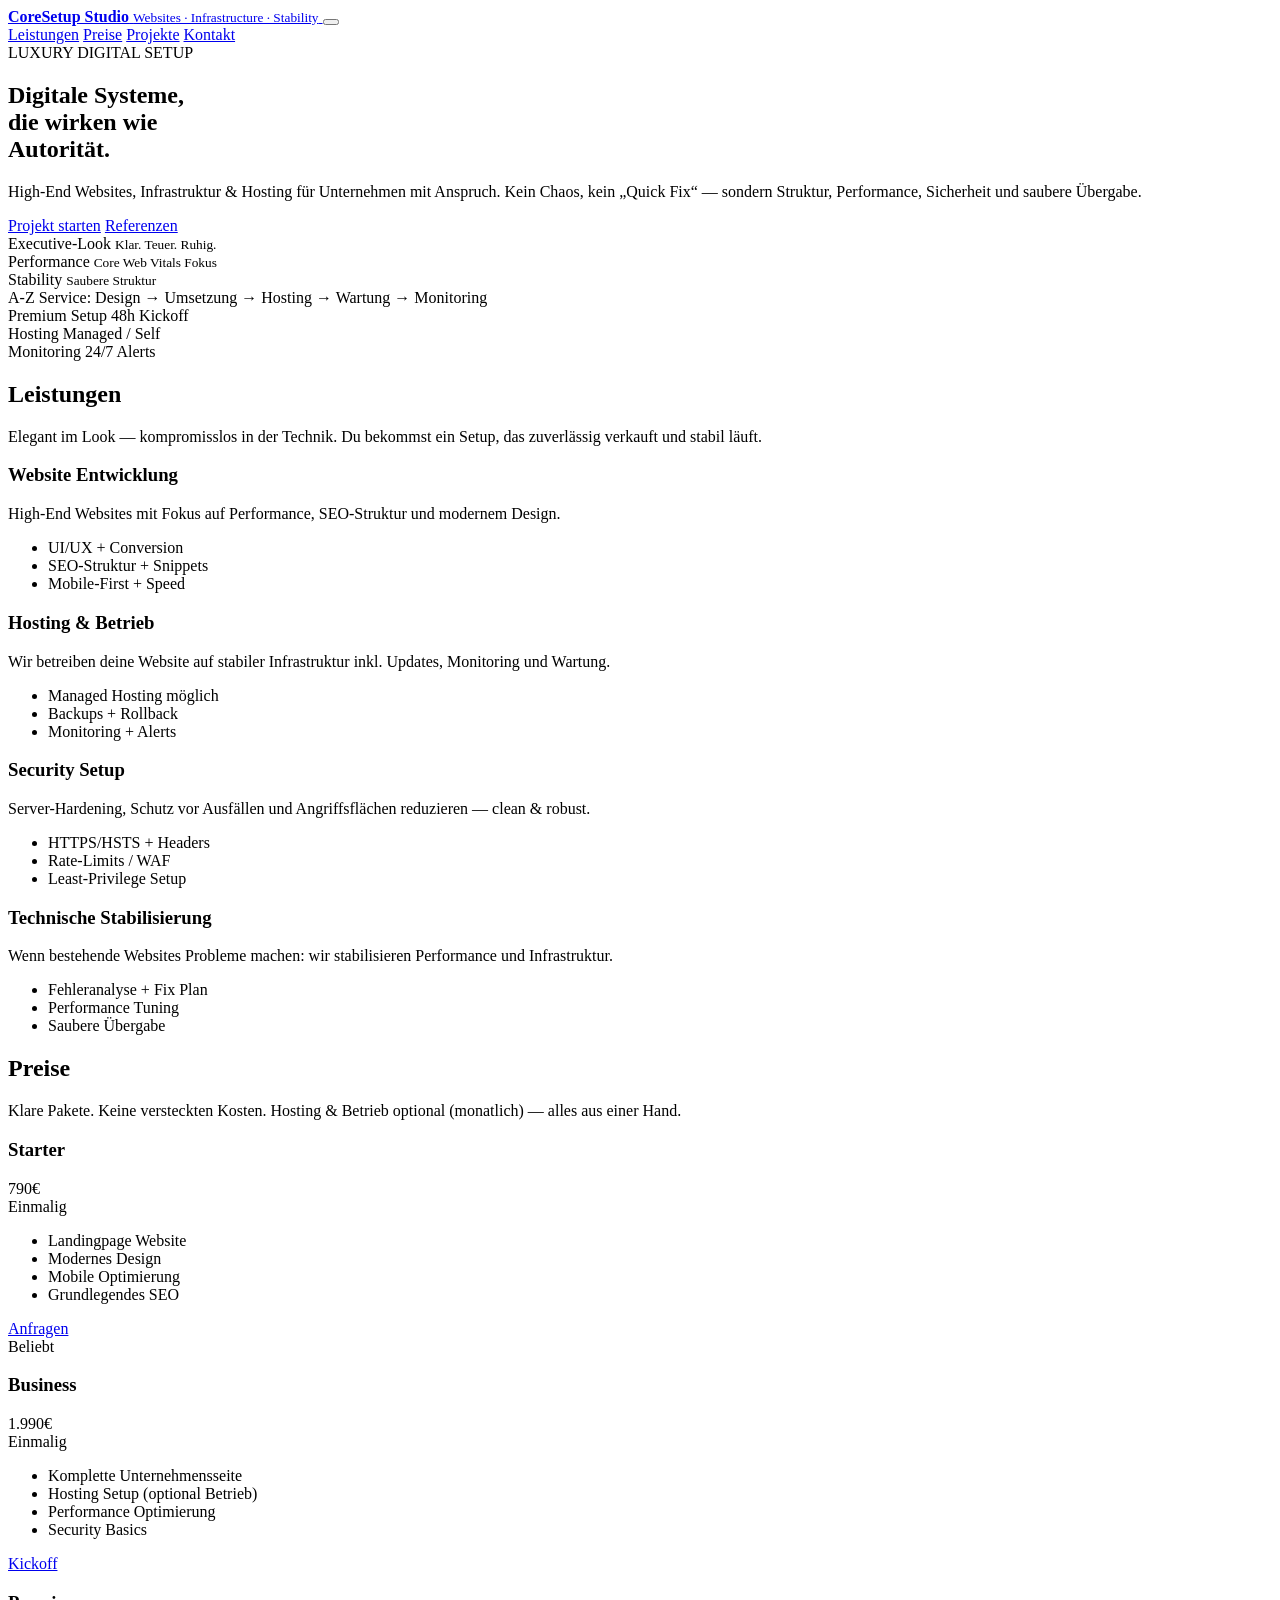
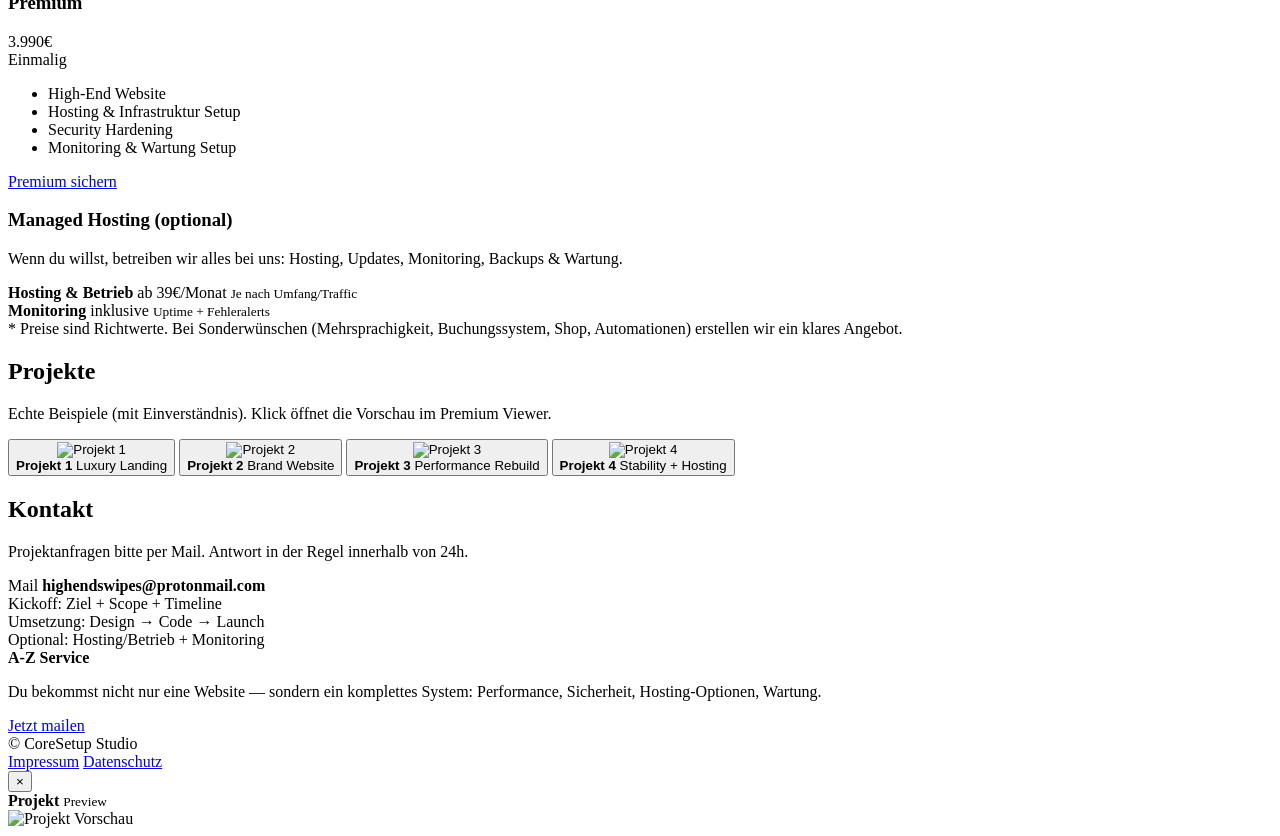
==== index.html @ 7d40454d "Create index.html" ====
<!doctype html>
<html lang="de">
<head>
  <meta charset="utf-8" />
  <meta name="viewport" content="width=device-width,initial-scale=1" />
  <meta name="description" content="CoreSetup Studio: High-End Websites, Infrastruktur, Hosting & Stabilisierung. Premium Setup von A bis Z." />
  <title>CoreSetup Studio — Web & Infrastructure</title>

  <link rel="preconnect" href="https://fonts.googleapis.com">
  <link rel="preconnect" href="https://fonts.gstatic.com" crossorigin>
  <!-- Optional: Wenn du keine externen Fonts willst, entferne diese 2 Zeilen unten -->
  <link href="https://fonts.googleapis.com/css2?family=Inter:wght@300;400;500;600;700&family=Playfair+Display:wght@600;700&display=swap" rel="stylesheet">

  <link rel="stylesheet" href="assets/css/styles.css" />
</head>

<body>
  <!-- Cursor Glow Layer -->
  <div class="cursor-glow" aria-hidden="true"></div>

  <!-- Premium Background FX -->
  <div class="bg-fx" aria-hidden="true">
    <div class="bg-grid"></div>
    <div class="bg-noise"></div>
    <div class="bg-vignette"></div>
    <div class="bg-spotlight"></div>
  </div>

  <!-- Top Progress (subtle) -->
  <div class="scroll-progress" aria-hidden="true"><span></span></div>

  <!-- NAV -->
  <header class="header">
    <nav class="nav">
      <a class="brand" href="#top" aria-label="Zur Startseite">
        <span class="brand-mark"></span>
        <span class="brand-text">
          <strong>CoreSetup Studio</strong>
          <small>Websites · Infrastructure · Stability</small>
        </span>
      </a>

      <button class="nav-toggle" type="button" aria-label="Menü öffnen" aria-expanded="false">
        <span></span><span></span><span></span>
      </button>

      <div class="nav-links" role="navigation" aria-label="Hauptnavigation">
        <a href="#leistungen" data-nav>Leistungen</a>
        <a href="#preise" data-nav>Preise</a>
        <a href="#projekte" data-nav>Projekte</a>
        <a href="#kontakt" data-nav class="pill">Kontakt</a>
      </div>
    </nav>
  </header>

  <!-- HERO -->
  <main id="top">
    <section class="hero section" data-reveal>
      <div class="wrap hero-wrap">
        <div class="hero-copy">
          <div class="kicker">LUXURY DIGITAL SETUP</div>
          <h1 class="hero-title">
            Digitale Systeme,<br/>
            die wirken wie<br/>
            <span class="accent">Autorität.</span>
          </h1>

          <p class="hero-sub">
            High-End Websites, Infrastruktur & Hosting für Unternehmen mit Anspruch.
            Kein Chaos, kein „Quick Fix“ — sondern Struktur, Performance, Sicherheit und saubere Übergabe.
          </p>

          <div class="hero-cta">
            <a class="btn primary" href="#kontakt">Projekt starten</a>
            <a class="btn ghost" href="#projekte">Referenzen</a>
          </div>

          <div class="hero-badges">
            <div class="badge">Executive-Look <small>Klar. Teuer. Ruhig.</small></div>
            <div class="badge">Performance <small>Core Web Vitals Fokus</small></div>
            <div class="badge">Stability <small>Saubere Struktur</small></div>
          </div>

          <div class="trustline">
            <span class="dot"></span>
            <span>A-Z Service: Design → Umsetzung → Hosting → Wartung → Monitoring</span>
          </div>
        </div>

        <div class="hero-visual" aria-hidden="true">
          <div class="orb-wrap" id="orbWrap">
            <div class="orb" id="orb">
              <div class="orb-ring"></div>
              <div class="orb-ring ring2"></div>
              <div class="orb-glow"></div>
              <div class="orb-grid"></div>
            </div>
            <div class="stars" id="stars"></div>
          </div>
          <div class="hero-glass-card">
            <div class="glass-row">
              <span class="glass-label">Premium Setup</span>
              <span class="glass-value">48h Kickoff</span>
            </div>
            <div class="glass-row">
              <span class="glass-label">Hosting</span>
              <span class="glass-value">Managed / Self</span>
            </div>
            <div class="glass-row">
              <span class="glass-label">Monitoring</span>
              <span class="glass-value">24/7 Alerts</span>
            </div>
          </div>
        </div>
      </div>
    </section>

    <!-- LEISTUNGEN -->
    <section id="leistungen" class="section" data-reveal>
      <div class="wrap">
        <div class="section-head">
          <h2>Leistungen</h2>
          <p>Elegant im Look — kompromisslos in der Technik. Du bekommst ein Setup, das zuverlässig verkauft und stabil läuft.</p>
        </div>

        <div class="grid cards">
          <article class="card">
            <h3>Website Entwicklung</h3>
            <p>High-End Websites mit Fokus auf Performance, SEO-Struktur und modernem Design.</p>
            <ul>
              <li>UI/UX + Conversion</li>
              <li>SEO-Struktur + Snippets</li>
              <li>Mobile-First + Speed</li>
            </ul>
          </article>

          <article class="card">
            <h3>Hosting & Betrieb</h3>
            <p>Wir betreiben deine Website auf stabiler Infrastruktur inkl. Updates, Monitoring und Wartung.</p>
            <ul>
              <li>Managed Hosting möglich</li>
              <li>Backups + Rollback</li>
              <li>Monitoring + Alerts</li>
            </ul>
          </article>

          <article class="card">
            <h3>Security Setup</h3>
            <p>Server-Hardening, Schutz vor Ausfällen und Angriffsflächen reduzieren — clean & robust.</p>
            <ul>
              <li>HTTPS/HSTS + Headers</li>
              <li>Rate-Limits / WAF</li>
              <li>Least-Privilege Setup</li>
            </ul>
          </article>

          <article class="card">
            <h3>Technische Stabilisierung</h3>
            <p>Wenn bestehende Websites Probleme machen: wir stabilisieren Performance und Infrastruktur.</p>
            <ul>
              <li>Fehleranalyse + Fix Plan</li>
              <li>Performance Tuning</li>
              <li>Saubere Übergabe</li>
            </ul>
          </article>
        </div>
      </div>
    </section>

    <!-- PREISE -->
    <section id="preise" class="section" data-reveal>
      <div class="wrap">
        <div class="section-head">
          <h2>Preise</h2>
          <p>Klare Pakete. Keine versteckten Kosten. Hosting & Betrieb optional (monatlich) — alles aus einer Hand.</p>
        </div>

        <div class="grid pricing">
          <article class="price-card">
            <div class="price-top">
              <h3>Starter</h3>
              <div class="price">790€</div>
              <div class="note">Einmalig</div>
            </div>
            <ul>
              <li>Landingpage Website</li>
              <li>Modernes Design</li>
              <li>Mobile Optimierung</li>
              <li>Grundlegendes SEO</li>
            </ul>
            <a class="btn ghost full" href="#kontakt">Anfragen</a>
          </article>

          <article class="price-card highlight">
            <div class="tag">Beliebt</div>
            <div class="price-top">
              <h3>Business</h3>
              <div class="price">1.990€</div>
              <div class="note">Einmalig</div>
            </div>
            <ul>
              <li>Komplette Unternehmensseite</li>
              <li>Hosting Setup (optional Betrieb)</li>
              <li>Performance Optimierung</li>
              <li>Security Basics</li>
            </ul>
            <a class="btn primary full" href="#kontakt">Kickoff</a>
          </article>

          <article class="price-card">
            <div class="price-top">
              <h3>Premium</h3>
              <div class="price">3.990€</div>
              <div class="note">Einmalig</div>
            </div>
            <ul>
              <li>High-End Website</li>
              <li>Hosting & Infrastruktur Setup</li>
              <li>Security Hardening</li>
              <li>Monitoring & Wartung Setup</li>
            </ul>
            <a class="btn ghost full" href="#kontakt">Premium sichern</a>
          </article>
        </div>

        <div class="hosting-box">
          <div class="hosting-left">
            <h3>Managed Hosting (optional)</h3>
            <p>Wenn du willst, betreiben wir alles bei uns: Hosting, Updates, Monitoring, Backups & Wartung.</p>
          </div>
          <div class="hosting-right">
            <div class="mini">
              <strong>Hosting & Betrieb</strong>
              <span>ab 39€/Monat</span>
              <small>Je nach Umfang/Traffic</small>
            </div>
            <div class="mini">
              <strong>Monitoring</strong>
              <span>inklusive</span>
              <small>Uptime + Fehleralerts</small>
            </div>
          </div>
        </div>

        <div class="fineprint">
          * Preise sind Richtwerte. Bei Sonderwünschen (Mehrsprachigkeit, Buchungssystem, Shop, Automationen) erstellen wir ein klares Angebot.
        </div>
      </div>
    </section>

    <!-- PROJEKTE -->
    <section id="projekte" class="section" data-reveal>
      <div class="wrap">
        <div class="section-head">
          <h2>Projekte</h2>
          <p>Echte Beispiele (mit Einverständnis). Klick öffnet die Vorschau im Premium Viewer.</p>
        </div>

        <div class="projects-grid">
          <!-- WICHTIG: Bilder müssen exakt so heißen: /images/project1.jpg ... -->
          <button class="project" type="button" data-img="images/project1.jpg" data-title="Projekt 1" data-sub="Luxury Landing">
            <img src="images/project1.jpg" alt="Projekt 1" loading="lazy" />
            <div class="project-overlay">
              <strong>Projekt 1</strong>
              <span>Luxury Landing</span>
            </div>
          </button>

          <button class="project" type="button" data-img="images/project2.jpg" data-title="Projekt 2" data-sub="Brand Website">
            <img src="images/project2.jpg" alt="Projekt 2" loading="lazy" />
            <div class="project-overlay">
              <strong>Projekt 2</strong>
              <span>Brand Website</span>
            </div>
          </button>

          <button class="project" type="button" data-img="images/project3.jpg" data-title="Projekt 3" data-sub="Performance Rebuild">
            <img src="images/project3.jpg" alt="Projekt 3" loading="lazy" />
            <div class="project-overlay">
              <strong>Projekt 3</strong>
              <span>Performance Rebuild</span>
            </div>
          </button>

          <button class="project" type="button" data-img="images/project4.jpg" data-title="Projekt 4" data-sub="Stability + Hosting">
            <img src="images/project4.jpg" alt="Projekt 4" loading="lazy" />
            <div class="project-overlay">
              <strong>Projekt 4</strong>
              <span>Stability + Hosting</span>
            </div>
          </button>
        </div>
      </div>
    </section>

    <!-- KONTAKT -->
    <section id="kontakt" class="section" data-reveal>
      <div class="wrap">
        <div class="section-head">
          <h2>Kontakt</h2>
          <p>Projektanfragen bitte per Mail. Antwort in der Regel innerhalb von 24h.</p>
        </div>

        <div class="contact-box">
          <div class="contact-left">
            <div class="contact-mail">
              <span>Mail</span>
              <strong>highendswipes@protonmail.com</strong>
            </div>

            <div class="contact-points">
              <div class="point"><span class="p-dot"></span> Kickoff: Ziel + Scope + Timeline</div>
              <div class="point"><span class="p-dot"></span> Umsetzung: Design → Code → Launch</div>
              <div class="point"><span class="p-dot"></span> Optional: Hosting/Betrieb + Monitoring</div>
            </div>
          </div>

          <div class="contact-right">
            <div class="promise">
              <strong>A-Z Service</strong>
              <p>Du bekommst nicht nur eine Website — sondern ein komplettes System: Performance, Sicherheit, Hosting-Optionen, Wartung.</p>
              <a class="btn primary full" href="mailto:highendswipes@protonmail.com?subject=Projektanfrage%20CoreSetup%20Studio">Jetzt mailen</a>
            </div>
          </div>
        </div>
      </div>
    </section>

    <!-- FOOTER -->
    <footer class="footer">
      <div class="wrap footer-wrap">
        <div class="footer-left">© <span id="year"></span> CoreSetup Studio</div>
        <div class="footer-right">
          <a href="impressum.html">Impressum</a>
          <a href="datenschutz.html">Datenschutz</a>
        </div>
      </div>
    </footer>
  </main>

  <!-- Lightbox Modal -->
  <div class="modal" id="modal" aria-hidden="true" role="dialog" aria-label="Projekt Vorschau">
    <div class="modal-backdrop" data-close></div>
    <div class="modal-card" role="document">
      <button class="modal-close" type="button" aria-label="Schließen" data-close>×</button>
      <div class="modal-head">
        <div>
          <strong id="modalTitle">Projekt</strong>
          <small id="modalSub">Preview</small>
        </div>
      </div>
      <div class="modal-body">
        <img id="modalImg" src="" alt="Projekt Vorschau" />
      </div>
    </div>
  </div>

  <script src="assets/js/fx.js"></script>
  <script src="assets/js/main.js"></script>
</body>
</html>
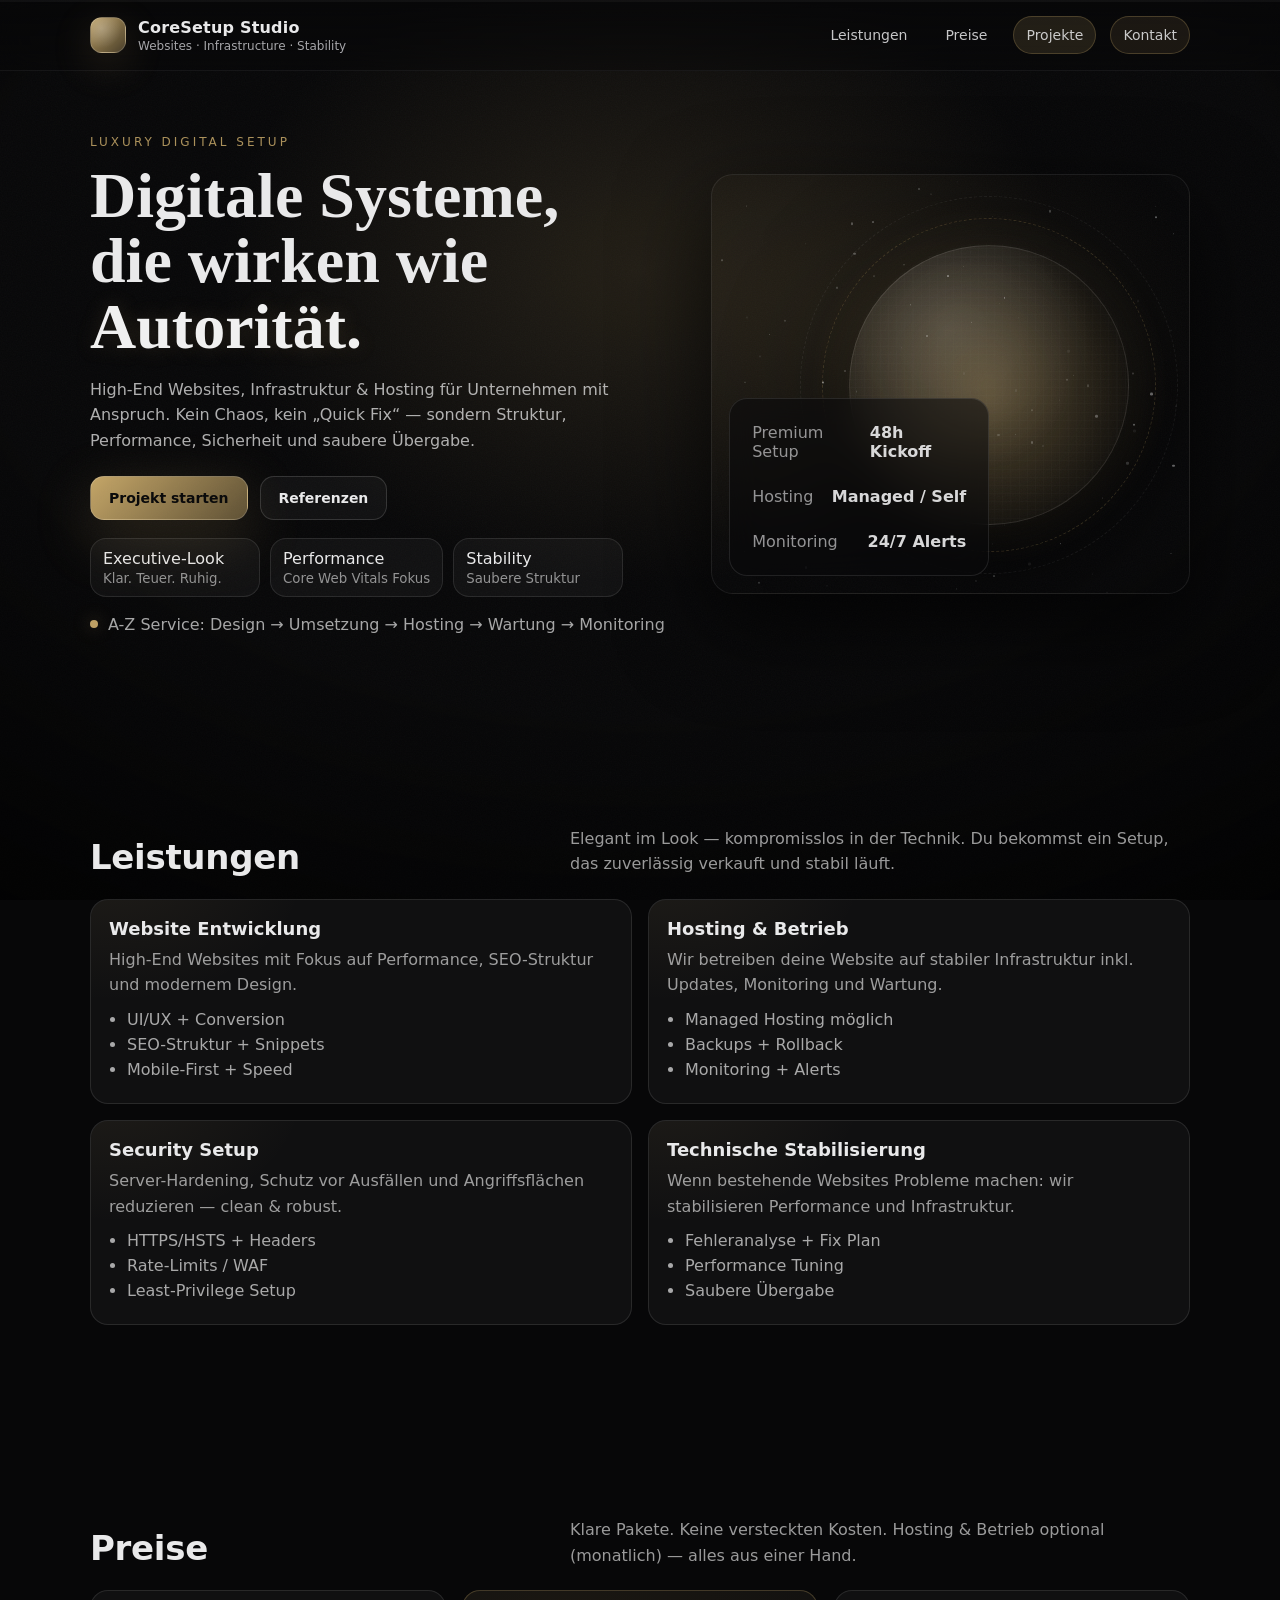
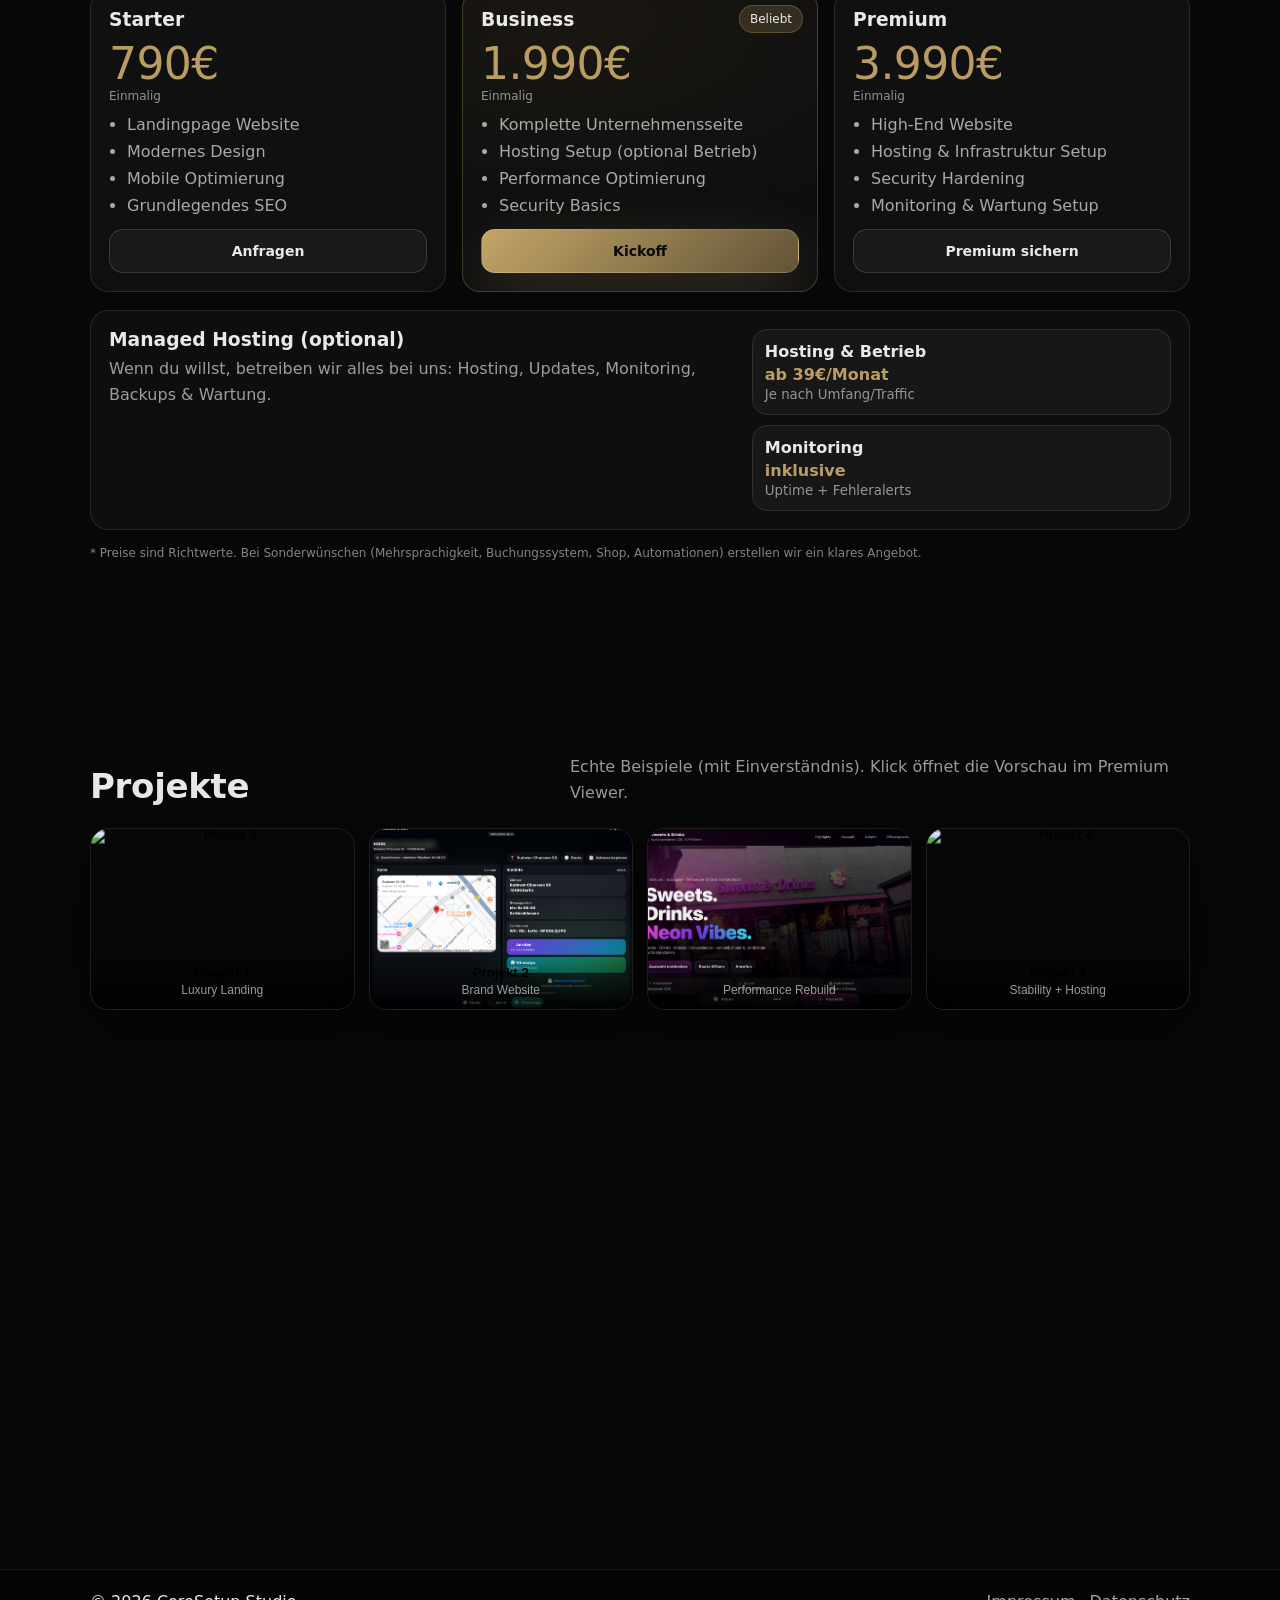
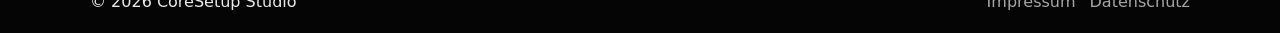
==== commit 32d5ff67: "Update index.html" ====
--- a/index.html
+++ b/index.html
@@ -258,7 +258,7 @@
 
         <div class="projects-grid">
           <!-- WICHTIG: Bilder müssen exakt so heißen: /images/project1.jpg ... -->
-          <button class="project" type="button" data-img="images/project1.jpg" data-title="Projekt 1" data-sub="Luxury Landing">
+          <button class="project" type="button" data-img="images/project1.jpg.PNG" data-title="Projekt 1" data-sub="Luxury Landing">
             <img src="images/project1.jpg" alt="Projekt 1" loading="lazy" />
             <div class="project-overlay">
               <strong>Projekt 1</strong>
@@ -282,7 +282,7 @@
             </div>
           </button>
 
-          <button class="project" type="button" data-img="images/project4.jpg" data-title="Projekt 4" data-sub="Stability + Hosting">
+          <button class="project" type="button" data-img="images/project4.jpg.PNG" data-title="Projekt 4" data-sub="Stability + Hosting">
             <img src="images/project4.jpg" alt="Projekt 4" loading="lazy" />
             <div class="project-overlay">
               <strong>Projekt 4</strong>
--- a/assets/css/styles.css
+++ b/assets/css/styles.css
@@ -0,0 +1,667 @@
+:root{
+  --bg:#070708;
+  --bg2:#0b0b0d;
+  --text:#e9e9ea;
+  --muted:#a6a6aa;
+  --gold:#c8a96a;
+  --gold2:#e2c589;
+  --card:rgba(255,255,255,0.06);
+  --card2:rgba(255,255,255,0.09);
+  --stroke:rgba(255,255,255,0.10);
+  --shadow: 0 30px 90px rgba(0,0,0,0.65);
+  --radius:18px;
+  --max:1100px;
+}
+
+*{box-sizing:border-box}
+html,body{height:100%}
+body{
+  margin:0;
+  color:var(--text);
+  background:var(--bg);
+  font-family: Inter, system-ui, -apple-system, Segoe UI, Roboto, Arial, sans-serif;
+  overflow-x:hidden;
+}
+
+a{color:inherit; text-decoration:none}
+img{max-width:100%; display:block}
+
+.wrap{
+  width:min(var(--max), calc(100% - 40px));
+  margin:0 auto;
+}
+
+.section{padding:96px 0}
+@media (max-width: 860px){
+  .section{padding:76px 0}
+}
+
+/* ===== BACKGROUND FX ===== */
+.bg-fx{
+  position:fixed; inset:0;
+  pointer-events:none;
+  z-index:-1;
+}
+.bg-grid{
+  position:absolute; inset:-40%;
+  background:
+    linear-gradient(to right, rgba(255,255,255,0.06) 1px, transparent 1px),
+    linear-gradient(to bottom, rgba(255,255,255,0.06) 1px, transparent 1px);
+  background-size: 90px 90px;
+  transform: rotate(12deg);
+  opacity:0.06;
+  filter: blur(0.2px);
+}
+.bg-noise{
+  position:absolute; inset:0;
+  opacity:0.10;
+  background-image:url("data:image/svg+xml,%3Csvg xmlns='http://www.w3.org/2000/svg' width='140' height='140'%3E%3Cfilter id='n'%3E%3CfeTurbulence type='fractalNoise' baseFrequency='.8' numOctaves='3' stitchTiles='stitch'/%3E%3C/filter%3E%3Crect width='140' height='140' filter='url(%23n)' opacity='.35'/%3E%3C/svg%3E");
+  mix-blend-mode:overlay;
+}
+.bg-vignette{
+  position:absolute; inset:0;
+  background: radial-gradient(1200px 800px at 50% 30%, transparent 50%, rgba(0,0,0,0.85) 100%);
+  opacity:0.95;
+}
+.bg-spotlight{
+  position:absolute; inset:0;
+  background: radial-gradient(600px 450px at var(--sx, 50%) var(--sy, 30%), rgba(200,169,106,0.14), transparent 70%);
+  opacity:1;
+}
+
+/* ===== CURSOR GLOW ===== */
+.cursor-glow{
+  position:fixed;
+  width:520px; height:520px;
+  border-radius:50%;
+  transform: translate(-50%,-50%);
+  left:-9999px; top:-9999px;
+  background: radial-gradient(circle at center, rgba(200,169,106,0.16), rgba(200,169,106,0.04) 35%, transparent 70%);
+  filter: blur(2px);
+  pointer-events:none;
+  z-index:2;
+  mix-blend-mode:screen;
+}
+
+/* ===== PROGRESS ===== */
+.scroll-progress{
+  position:fixed; top:0; left:0; right:0;
+  height:2px;
+  z-index:30;
+  background:rgba(255,255,255,0.04);
+}
+.scroll-progress span{
+  display:block; height:100%;
+  width:0%;
+  background:linear-gradient(90deg, rgba(200,169,106,0.2), rgba(200,169,106,0.9));
+}
+
+/* ===== HEADER / NAV ===== */
+.header{
+  position:sticky; top:0;
+  z-index:20;
+  backdrop-filter: blur(16px);
+  background: linear-gradient(to bottom, rgba(7,7,8,0.78), rgba(7,7,8,0.35));
+  border-bottom:1px solid rgba(255,255,255,0.06);
+}
+.nav{
+  width:min(var(--max), calc(100% - 40px));
+  margin:0 auto;
+  padding:16px 0;
+  display:flex;
+  align-items:center;
+  justify-content:space-between;
+  gap:18px;
+}
+.brand{
+  display:flex;
+  align-items:center;
+  gap:12px;
+  min-width:220px;
+}
+.brand-mark{
+  width:36px; height:36px;
+  border-radius:12px;
+  background:
+    radial-gradient(circle at 30% 30%, rgba(255,255,255,0.26), transparent 60%),
+    linear-gradient(135deg, rgba(200,169,106,0.92), rgba(200,169,106,0.35));
+  box-shadow: 0 12px 40px rgba(200,169,106,0.18);
+  border:1px solid rgba(255,255,255,0.16);
+}
+.brand-text strong{display:block; font-weight:700; letter-spacing:0.2px}
+.brand-text small{display:block; color:var(--muted); font-size:12px; margin-top:2px}
+
+.nav-links{
+  display:flex;
+  align-items:center;
+  gap:14px;
+}
+.nav-links a{
+  font-size:14px;
+  color:rgba(233,233,234,0.85);
+  padding:10px 12px;
+  border-radius:999px;
+  transition: all .25s ease;
+}
+.nav-links a:hover{
+  background:rgba(255,255,255,0.06);
+  color:rgba(255,255,255,0.95);
+}
+.nav-links a.active{
+  background:rgba(200,169,106,0.14);
+  border:1px solid rgba(200,169,106,0.25);
+}
+
+.pill{
+  border:1px solid rgba(200,169,106,0.26);
+  background:rgba(200,169,106,0.10);
+}
+
+.nav-toggle{
+  display:none;
+  width:44px; height:44px;
+  border-radius:12px;
+  background:rgba(255,255,255,0.05);
+  border:1px solid rgba(255,255,255,0.10);
+}
+.nav-toggle span{
+  display:block;
+  height:2px; width:18px;
+  background:rgba(255,255,255,0.85);
+  margin:5px auto;
+}
+@media (max-width: 860px){
+  .nav-toggle{display:block}
+  .nav-links{
+    position:absolute;
+    right:20px; top:74px;
+    display:none;
+    flex-direction:column;
+    align-items:stretch;
+    gap:8px;
+    padding:12px;
+    border-radius:16px;
+    border:1px solid rgba(255,255,255,0.10);
+    background:rgba(10,10,12,0.92);
+    backdrop-filter: blur(16px);
+    box-shadow: var(--shadow);
+    width:min(240px, calc(100% - 40px));
+  }
+  .nav-links.open{display:flex}
+}
+
+/* ===== HERO ===== */
+.hero{padding-top:64px}
+.hero-wrap{
+  display:grid;
+  grid-template-columns: 1.1fr 0.9fr;
+  gap:36px;
+  align-items:center;
+}
+@media (max-width: 960px){
+  .hero-wrap{grid-template-columns:1fr; gap:24px}
+}
+
+.kicker{
+  letter-spacing:3px;
+  color:rgba(200,169,106,0.85);
+  font-size:12px;
+  margin-bottom:14px;
+}
+
+.hero-title{
+  font-family: "Playfair Display", serif;
+  font-size:64px;
+  line-height:1.02;
+  margin:0 0 18px;
+}
+@media (max-width: 860px){
+  .hero-title{font-size:44px}
+}
+.accent{
+  color:rgba(255,255,255,0.94);
+  text-shadow: 0 0 22px rgba(200,169,106,0.18);
+}
+
+.hero-sub{
+  color:rgba(233,233,234,0.74);
+  font-size:16px;
+  line-height:1.6;
+  margin:0 0 22px;
+  max-width:640px;
+}
+
+.hero-cta{display:flex; gap:12px; align-items:center; flex-wrap:wrap}
+
+.btn{
+  display:inline-flex;
+  align-items:center;
+  justify-content:center;
+  padding:13px 18px;
+  border-radius:14px;
+  font-weight:600;
+  font-size:14px;
+  border:1px solid rgba(255,255,255,0.14);
+  transition: all .25s ease;
+  position:relative;
+  overflow:hidden;
+}
+.btn.full{width:100%}
+.btn.primary{
+  background:linear-gradient(135deg, rgba(200,169,106,0.98), rgba(200,169,106,0.45));
+  border:1px solid rgba(255,255,255,0.16);
+  color:#0a0a0b;
+  box-shadow: 0 18px 60px rgba(200,169,106,0.22);
+}
+.btn.primary:hover{
+  transform: translateY(-2px);
+  box-shadow: 0 26px 90px rgba(200,169,106,0.28);
+}
+.btn.ghost{
+  background:rgba(255,255,255,0.04);
+}
+.btn.ghost:hover{
+  transform: translateY(-2px);
+  background:rgba(255,255,255,0.06);
+}
+
+.hero-badges{
+  display:flex;
+  gap:10px;
+  flex-wrap:wrap;
+  margin-top:18px;
+}
+.badge{
+  background:rgba(255,255,255,0.04);
+  border:1px solid rgba(255,255,255,0.10);
+  border-radius:16px;
+  padding:10px 12px;
+  min-width:170px;
+}
+.badge small{
+  display:block;
+  color:rgba(233,233,234,0.60);
+  margin-top:3px;
+}
+
+.trustline{
+  display:flex;
+  align-items:center;
+  gap:10px;
+  margin-top:18px;
+  color:rgba(233,233,234,0.70);
+}
+.dot{
+  width:8px; height:8px;
+  border-radius:50%;
+  background:rgba(200,169,106,0.95);
+  box-shadow: 0 0 18px rgba(200,169,106,0.45);
+}
+
+/* HERO VISUAL / ORB */
+.hero-visual{
+  position:relative;
+  min-height:420px;
+}
+.orb-wrap{
+  position:relative;
+  width:100%;
+  height:420px;
+  border-radius:22px;
+  background: radial-gradient(600px 420px at 35% 35%, rgba(200,169,106,0.08), transparent 60%);
+  border:1px solid rgba(255,255,255,0.08);
+  overflow:hidden;
+  box-shadow: var(--shadow);
+}
+.orb{
+  position:absolute;
+  width:280px; height:280px;
+  border-radius:50%;
+  right:60px; top:70px;
+  transform: translateZ(0);
+  background:
+    radial-gradient(circle at 35% 30%, rgba(255,255,255,0.15), transparent 55%),
+    radial-gradient(circle at 50% 55%, rgba(200,169,106,0.20), rgba(200,169,106,0.06) 45%, transparent 70%);
+  border:1px solid rgba(255,255,255,0.10);
+  box-shadow: 0 30px 120px rgba(0,0,0,0.7);
+  animation: floatOrb 10s ease-in-out infinite;
+}
+@keyframes floatOrb{
+  0%{ transform: translateY(0) rotate(0deg) }
+  50%{ transform: translateY(-22px) rotate(8deg) }
+  100%{ transform: translateY(0) rotate(0deg) }
+}
+.orb-glow{
+  position:absolute; inset:-20%;
+  background: radial-gradient(circle at 50% 50%, rgba(200,169,106,0.22), transparent 65%);
+  filter: blur(2px);
+}
+.orb-grid{
+  position:absolute; inset:0;
+  background:
+    radial-gradient(circle at 40% 30%, rgba(255,255,255,0.10), transparent 40%),
+    repeating-linear-gradient(0deg, rgba(255,255,255,0.10) 0 1px, transparent 1px 8px),
+    repeating-linear-gradient(90deg, rgba(255,255,255,0.10) 0 1px, transparent 1px 8px);
+  opacity:0.10;
+  mix-blend-mode:overlay;
+  border-radius:50%;
+  transform: scale(1.02);
+}
+.orb-ring{
+  position:absolute; inset:-10%;
+  border-radius:50%;
+  border:1px dashed rgba(200,169,106,0.35);
+  opacity:0.6;
+  animation: spin 18s linear infinite;
+}
+.orb-ring.ring2{
+  inset:-18%;
+  border:1px dashed rgba(255,255,255,0.18);
+  opacity:0.35;
+  animation-duration: 26s;
+}
+@keyframes spin{
+  from{ transform: rotate(0deg) }
+  to{ transform: rotate(360deg) }
+}
+.stars{
+  position:absolute; inset:0;
+  opacity:0.7;
+}
+.hero-glass-card{
+  position:absolute;
+  left:18px; bottom:18px;
+  width:min(260px, calc(100% - 36px));
+  background:rgba(10,10,12,0.55);
+  border:1px solid rgba(255,255,255,0.10);
+  border-radius:18px;
+  backdrop-filter: blur(16px);
+  padding:14px;
+}
+.glass-row{
+  display:flex; justify-content:space-between;
+  padding:10px 8px;
+  border-radius:14px;
+}
+.glass-row + .glass-row{margin-top:6px}
+.glass-label{color:rgba(233,233,234,0.62)}
+.glass-value{color:rgba(233,233,234,0.92); font-weight:600}
+
+/* ===== SECTIONS ===== */
+.section-head{
+  display:flex;
+  align-items:flex-end;
+  justify-content:space-between;
+  gap:18px;
+  margin-bottom:22px;
+}
+.section-head h2{
+  margin:0;
+  font-size:34px;
+  letter-spacing:-0.3px;
+}
+.section-head p{
+  margin:0;
+  color:rgba(233,233,234,0.65);
+  max-width:620px;
+  line-height:1.6;
+}
+
+/* Cards */
+.grid{display:grid; gap:16px}
+.cards{
+  grid-template-columns: repeat(2, minmax(0,1fr));
+}
+@media (max-width: 860px){
+  .cards{grid-template-columns:1fr}
+}
+.card{
+  background:rgba(255,255,255,0.04);
+  border:1px solid rgba(255,255,255,0.10);
+  border-radius: var(--radius);
+  padding:18px;
+  position:relative;
+  overflow:hidden;
+  transition: all .25s ease;
+}
+.card::before{
+  content:"";
+  position:absolute; inset:-40%;
+  background: radial-gradient(360px 260px at 20% 20%, rgba(200,169,106,0.10), transparent 60%);
+  opacity:0.9;
+  transform: rotate(10deg);
+}
+.card > *{position:relative}
+.card h3{margin:0 0 8px; font-size:18px}
+.card p{margin:0 0 12px; color:rgba(233,233,234,0.65); line-height:1.6}
+.card ul{margin:0; padding-left:18px; color:rgba(233,233,234,0.70)}
+.card li{margin:6px 0}
+.card:hover{transform: translateY(-4px); box-shadow: var(--shadow); border-color: rgba(200,169,106,0.20)}
+
+/* Pricing */
+.pricing{grid-template-columns: repeat(3, minmax(0,1fr))}
+@media (max-width: 960px){ .pricing{grid-template-columns:1fr} }
+.price-card{
+  background:rgba(255,255,255,0.04);
+  border:1px solid rgba(255,255,255,0.10);
+  border-radius: var(--radius);
+  padding:18px;
+  position:relative;
+  overflow:hidden;
+  transition: all .25s ease;
+}
+.price-card:hover{transform: translateY(-4px); box-shadow: var(--shadow)}
+.price-top{margin-bottom:12px}
+.price-top h3{margin:0 0 8px}
+.price{font-size:44px; color:rgba(200,169,106,0.92); letter-spacing:-0.6px}
+.note{color:rgba(233,233,234,0.60); font-size:12px}
+.price-card ul{margin:0 0 14px; padding-left:18px; color:rgba(233,233,234,0.70)}
+.price-card li{margin:8px 0}
+.price-card.highlight{
+  border-color: rgba(200,169,106,0.28);
+  background: radial-gradient(420px 220px at 30% 10%, rgba(200,169,106,0.10), rgba(255,255,255,0.03));
+}
+.price-card .tag{
+  position:absolute; top:14px; right:14px;
+  padding:6px 10px;
+  border-radius:999px;
+  background:rgba(200,169,106,0.18);
+  border:1px solid rgba(200,169,106,0.28);
+  font-size:12px;
+}
+
+/* Hosting box */
+.hosting-box{
+  margin-top:18px;
+  display:grid;
+  grid-template-columns: 1.2fr 0.8fr;
+  gap:14px;
+  padding:18px;
+  border-radius: var(--radius);
+  border:1px solid rgba(255,255,255,0.10);
+  background: rgba(255,255,255,0.03);
+}
+@media (max-width: 860px){ .hosting-box{grid-template-columns:1fr} }
+.hosting-box h3{margin:0 0 6px}
+.hosting-box p{margin:0; color:rgba(233,233,234,0.65); line-height:1.6}
+.hosting-right{
+  display:grid;
+  gap:10px;
+}
+.mini{
+  padding:12px;
+  border-radius:16px;
+  background:rgba(255,255,255,0.04);
+  border:1px solid rgba(255,255,255,0.10);
+}
+.mini span{display:block; margin-top:4px; color:rgba(200,169,106,0.92); font-weight:700}
+.mini small{display:block; margin-top:3px; color:rgba(233,233,234,0.60)}
+.fineprint{margin-top:14px; color:rgba(233,233,234,0.55); font-size:12px; line-height:1.5}
+
+/* Projects */
+.projects-grid{
+  display:grid;
+  grid-template-columns: repeat(4, minmax(0,1fr));
+  gap:14px;
+}
+@media (max-width: 960px){ .projects-grid{grid-template-columns: repeat(2, minmax(0,1fr))} }
+@media (max-width: 520px){ .projects-grid{grid-template-columns:1fr} }
+
+.project{
+  border:0;
+  padding:0;
+  background:transparent;
+  border-radius:18px;
+  overflow:hidden;
+  cursor:pointer;
+  position:relative;
+  border:1px solid rgba(255,255,255,0.10);
+  transition: all .25s ease;
+  box-shadow: 0 18px 60px rgba(0,0,0,0.45);
+}
+.project img{
+  width:100%;
+  height:180px;            /* FIX: keine riesigen Bilder mehr */
+  object-fit:cover;        /* FIX */
+  display:block;
+  filter: saturate(0.95) contrast(1.05);
+  transform: scale(1.02);
+  transition: transform .35s ease, filter .35s ease;
+}
+.project-overlay{
+  position:absolute; inset:auto 0 0 0;
+  padding:12px;
+  background: linear-gradient(to top, rgba(0,0,0,0.82), transparent);
+}
+.project-overlay strong{display:block}
+.project-overlay span{display:block; color:rgba(233,233,234,0.65); margin-top:3px; font-size:12px}
+
+.project:hover{
+  transform: translateY(-4px);
+  border-color: rgba(200,169,106,0.22);
+  box-shadow: var(--shadow);
+}
+.project:hover img{
+  transform: scale(1.08);
+  filter: saturate(1.05) contrast(1.1);
+}
+
+/* Contact */
+.contact-box{
+  display:grid;
+  grid-template-columns: 1.1fr 0.9fr;
+  gap:14px;
+}
+@media (max-width: 960px){ .contact-box{grid-template-columns:1fr} }
+.contact-left, .contact-right{
+  border-radius: var(--radius);
+  border:1px solid rgba(255,255,255,0.10);
+  background: rgba(255,255,255,0.03);
+  padding:18px;
+}
+.contact-mail span{color:rgba(233,233,234,0.55); display:block}
+.contact-mail strong{font-size:18px}
+.contact-points{margin-top:14px; display:grid; gap:10px}
+.point{display:flex; align-items:center; gap:10px; color:rgba(233,233,234,0.72)}
+.p-dot{
+  width:8px; height:8px;
+  border-radius:50%;
+  background:rgba(200,169,106,0.95);
+  box-shadow: 0 0 18px rgba(200,169,106,0.35);
+}
+.promise p{color:rgba(233,233,234,0.65); line-height:1.6}
+
+/* Footer */
+.footer{
+  padding:22px 0;
+  border-top:1px solid rgba(255,255,255,0.06);
+  background: rgba(0,0,0,0.20);
+}
+.footer-wrap{
+  display:flex;
+  align-items:center;
+  justify-content:space-between;
+  gap:12px;
+}
+.footer-right{display:flex; gap:14px}
+.footer-right a{color:rgba(233,233,234,0.70)}
+.footer-right a:hover{color:rgba(255,255,255,0.95)}
+
+/* Modal */
+.modal{
+  position:fixed;
+  inset:0;
+  display:none;
+  z-index:50;
+}
+.modal.open{display:block}
+.modal-backdrop{
+  position:absolute; inset:0;
+  background:rgba(0,0,0,0.72);
+  backdrop-filter: blur(10px);
+}
+.modal-card{
+  position:relative;
+  width:min(980px, calc(100% - 40px));
+  margin:60px auto;
+  border-radius:22px;
+  border:1px solid rgba(255,255,255,0.14);
+  background: rgba(10,10,12,0.70);
+  backdrop-filter: blur(18px);
+  box-shadow: var(--shadow);
+  overflow:hidden;
+}
+.modal-close{
+  position:absolute; top:12px; right:12px;
+  width:42px; height:42px;
+  border-radius:14px;
+  border:1px solid rgba(255,255,255,0.14);
+  background:rgba(255,255,255,0.06);
+  color:rgba(255,255,255,0.9);
+  font-size:22px;
+  cursor:pointer;
+}
+.modal-head{
+  padding:16px 18px;
+  border-bottom:1px solid rgba(255,255,255,0.10);
+}
+.modal-head strong{display:block; font-size:16px}
+.modal-head small{display:block; color:rgba(233,233,234,0.62); margin-top:3px}
+.modal-body{
+  padding:0;
+  background:rgba(0,0,0,0.35);
+}
+.modal-body img{
+  width:100%;
+  max-height: 74vh;
+  object-fit: contain;
+  background:rgba(0,0,0,0.35);
+}
+
+/* Reveal */
+[data-reveal]{
+  opacity:0;
+  transform: translateY(26px);
+  transition: opacity .8s ease, transform .8s ease;
+}
+[data-reveal].show{
+  opacity:1;
+  transform: translateY(0);
+}
+
+/* Reduced motion */
+@media (prefers-reduced-motion: reduce){
+  *{scroll-behavior:auto !important}
+  .orb, .orb-ring{animation:none !important}
+  [data-reveal]{transition:none}
+}
+@keyframes orbRotate{
+from{transform:rotate(0deg);}
+to{transform:rotate(360deg);}
+}
+
+.orb{
+animation:
+floatOrb 10s ease-in-out infinite,
+orbRotate 60s linear infinite;
+}
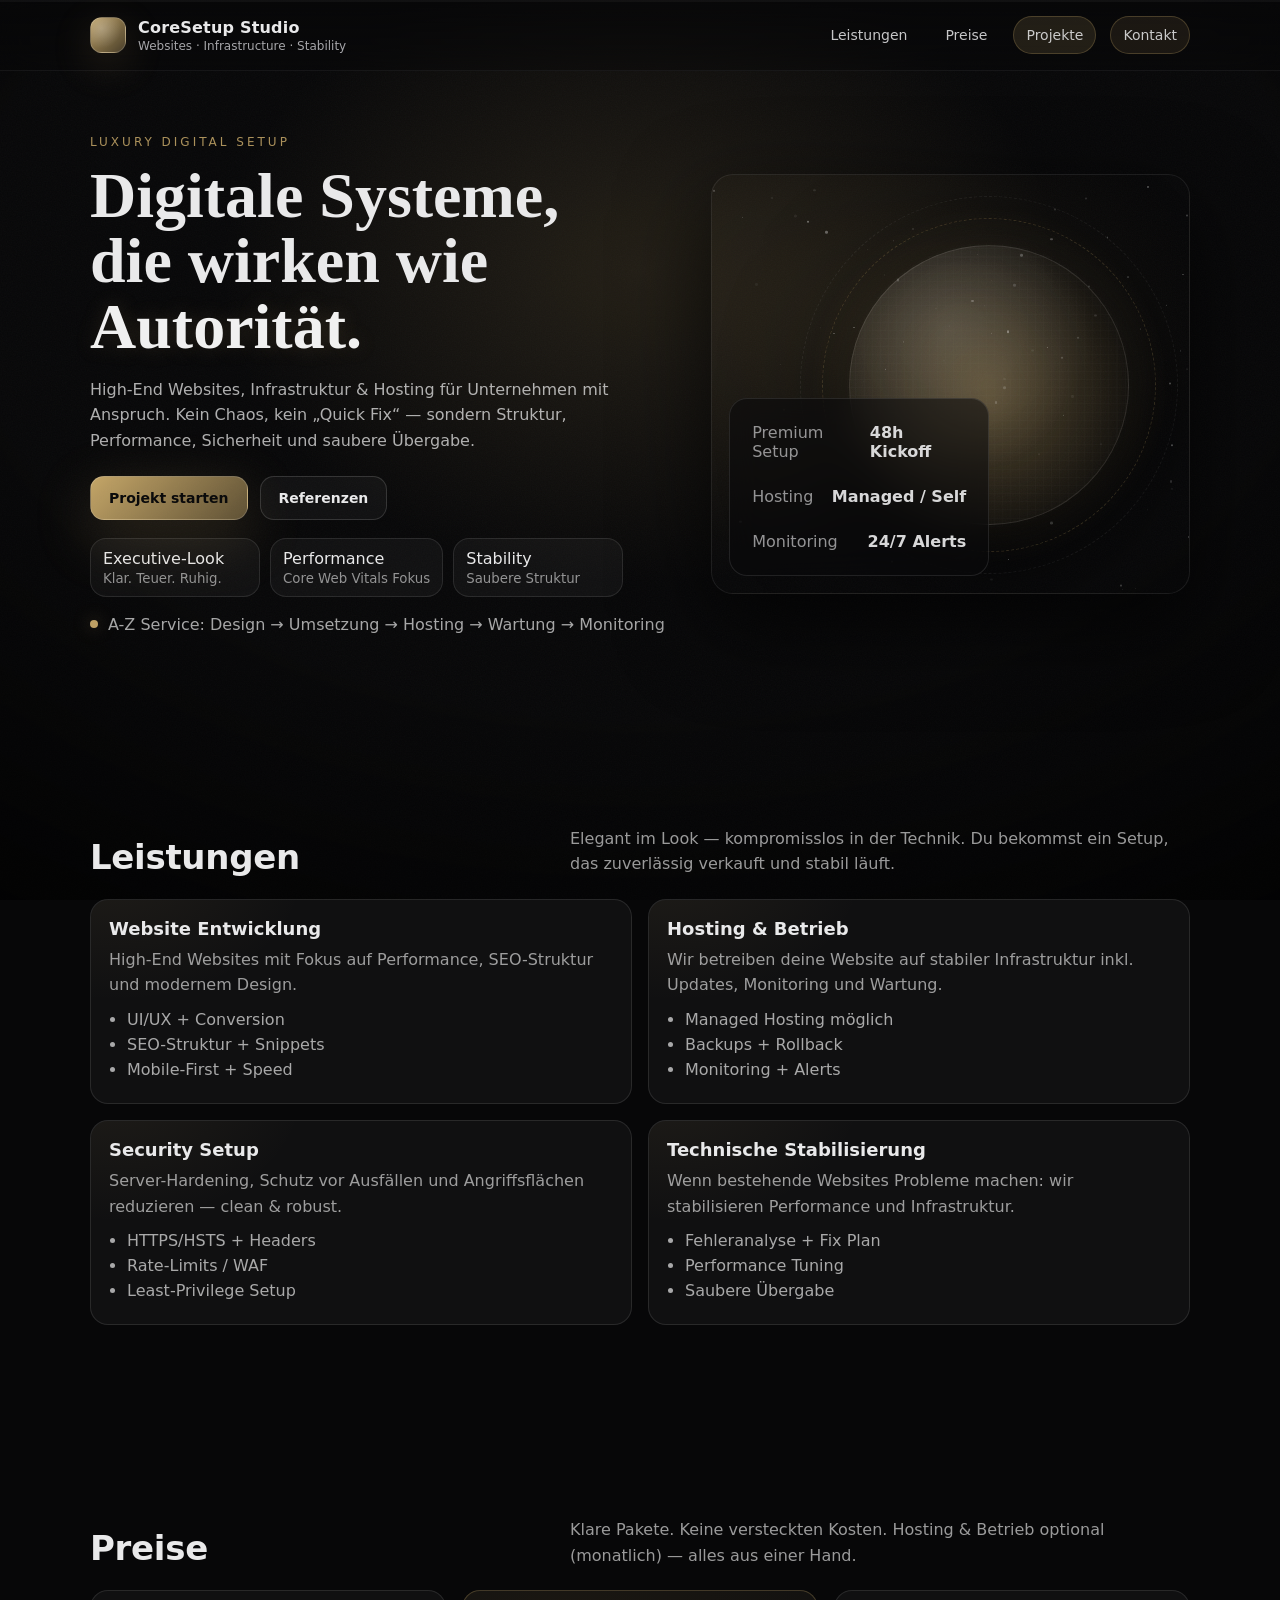
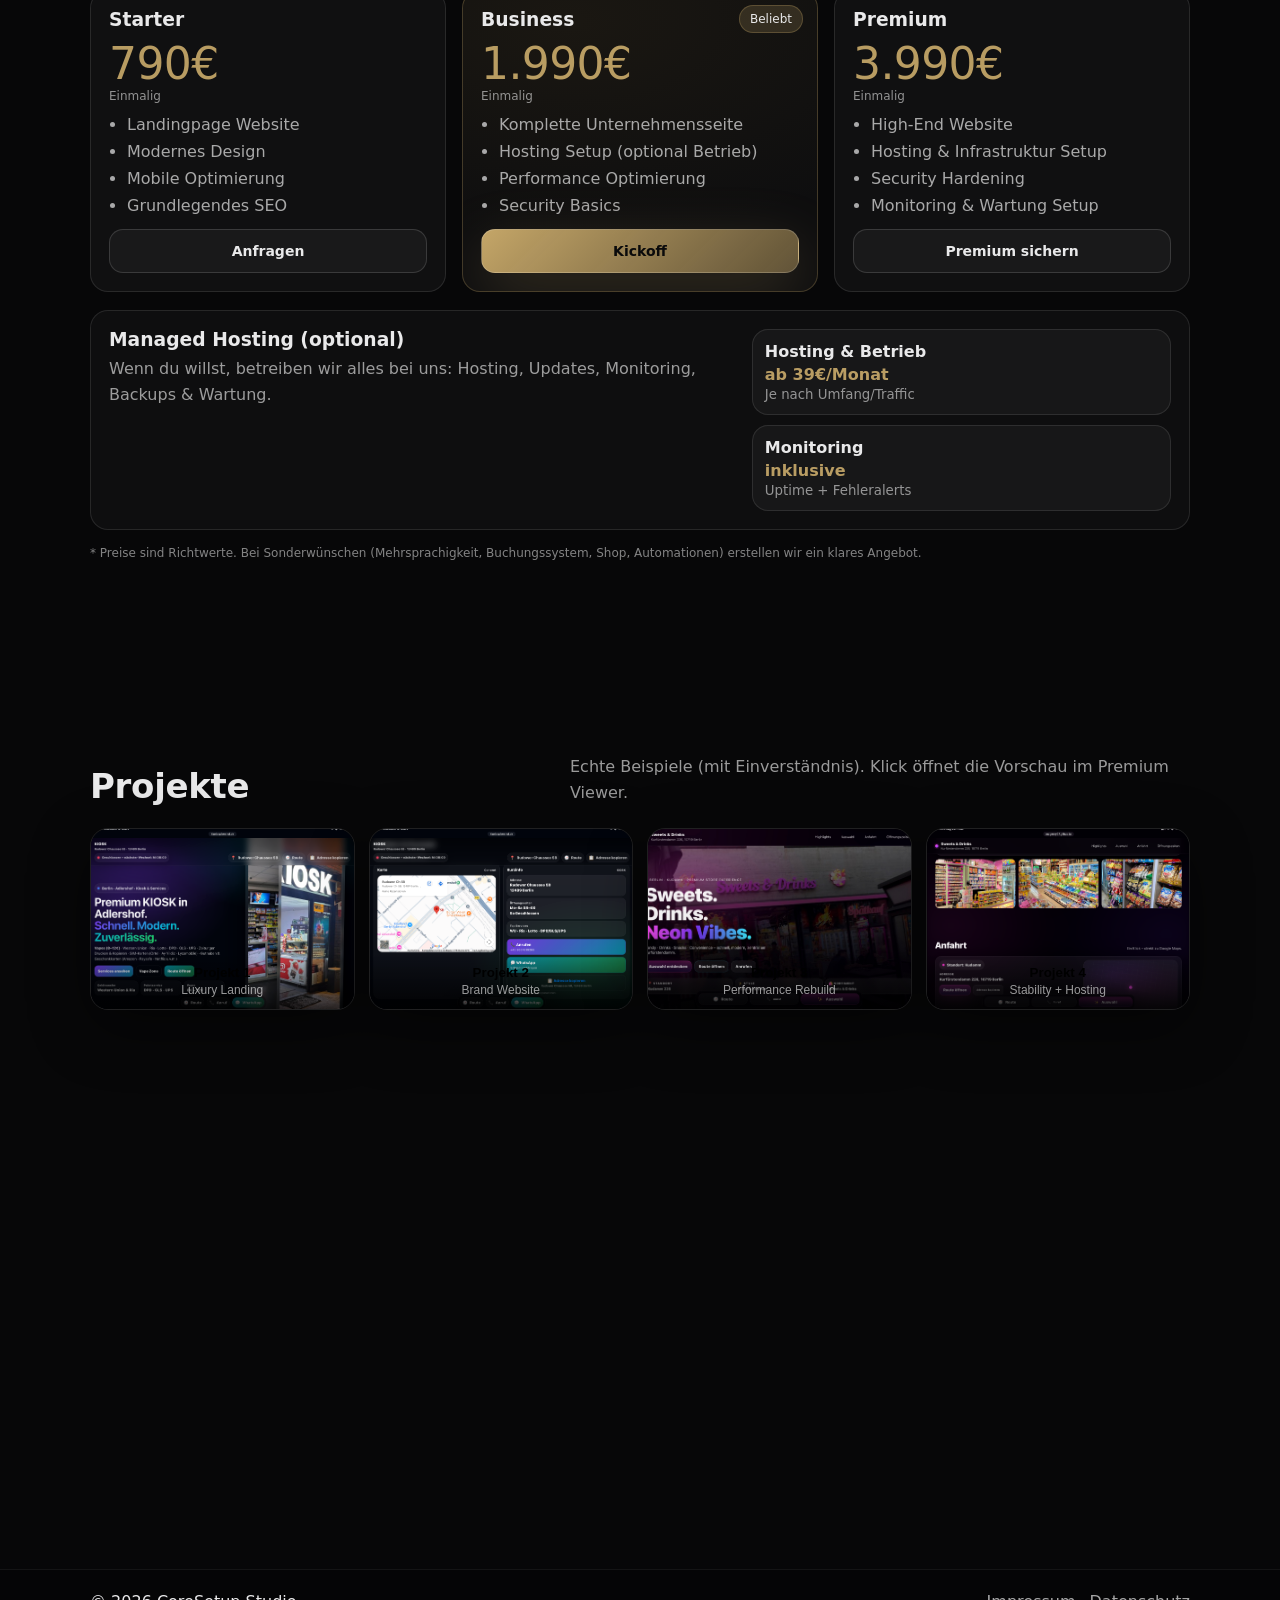
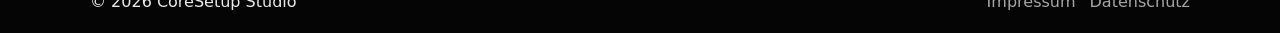
==== commit 5309c026: "Update index.html" ====
--- a/index.html
+++ b/index.html
@@ -259,7 +259,7 @@
         <div class="projects-grid">
           <!-- WICHTIG: Bilder müssen exakt so heißen: /images/project1.jpg ... -->
           <button class="project" type="button" data-img="images/project1.jpg.PNG" data-title="Projekt 1" data-sub="Luxury Landing">
-            <img src="images/project1.jpg" alt="Projekt 1" loading="lazy" />
+            <img src="images/project1.jpg.PNG" alt="Projekt 1" loading="lazy" />
             <div class="project-overlay">
               <strong>Projekt 1</strong>
               <span>Luxury Landing</span>
@@ -283,7 +283,7 @@
           </button>
 
           <button class="project" type="button" data-img="images/project4.jpg.PNG" data-title="Projekt 4" data-sub="Stability + Hosting">
-            <img src="images/project4.jpg" alt="Projekt 4" loading="lazy" />
+            <img src="images/project4.jpg.PNG" alt="Projekt 4" loading="lazy" />
             <div class="project-overlay">
               <strong>Projekt 4</strong>
               <span>Stability + Hosting</span>
--- a/assets/css/styles.css
+++ b/assets/css/styles.css
@@ -665,3 +665,16 @@
 floatOrb 10s ease-in-out infinite,
 orbRotate 60s linear infinite;
 }
+
+@media (max-width: 600px){
+  .hero-wrap{ grid-template-columns: 1fr; }
+  .hero-visual{ margin-top: 14px; }
+
+  .orb{
+    left: 50%;
+    right: auto;
+    top: 40px;
+    transform: translateX(-50%);
+    animation: floatOrb 10s ease-in-out infinite, spin 26s linear infinite;
+  }
+}
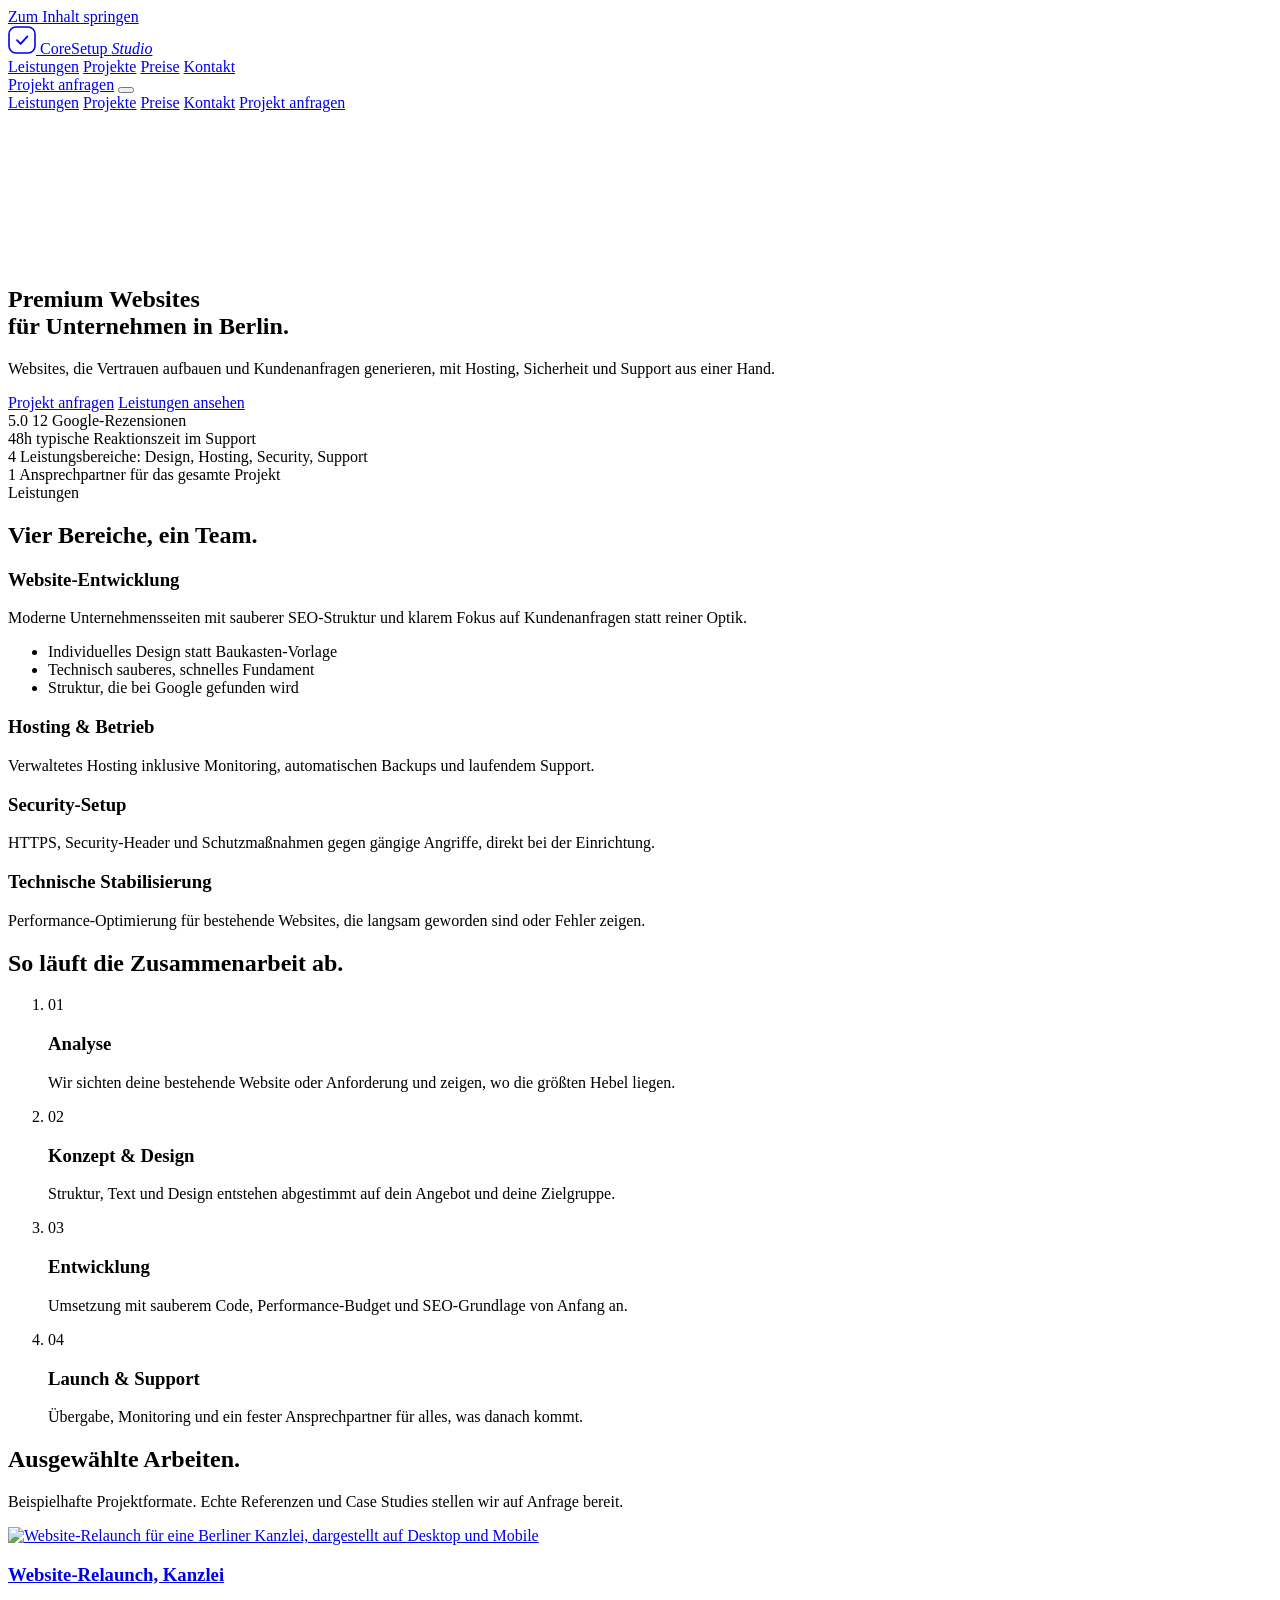
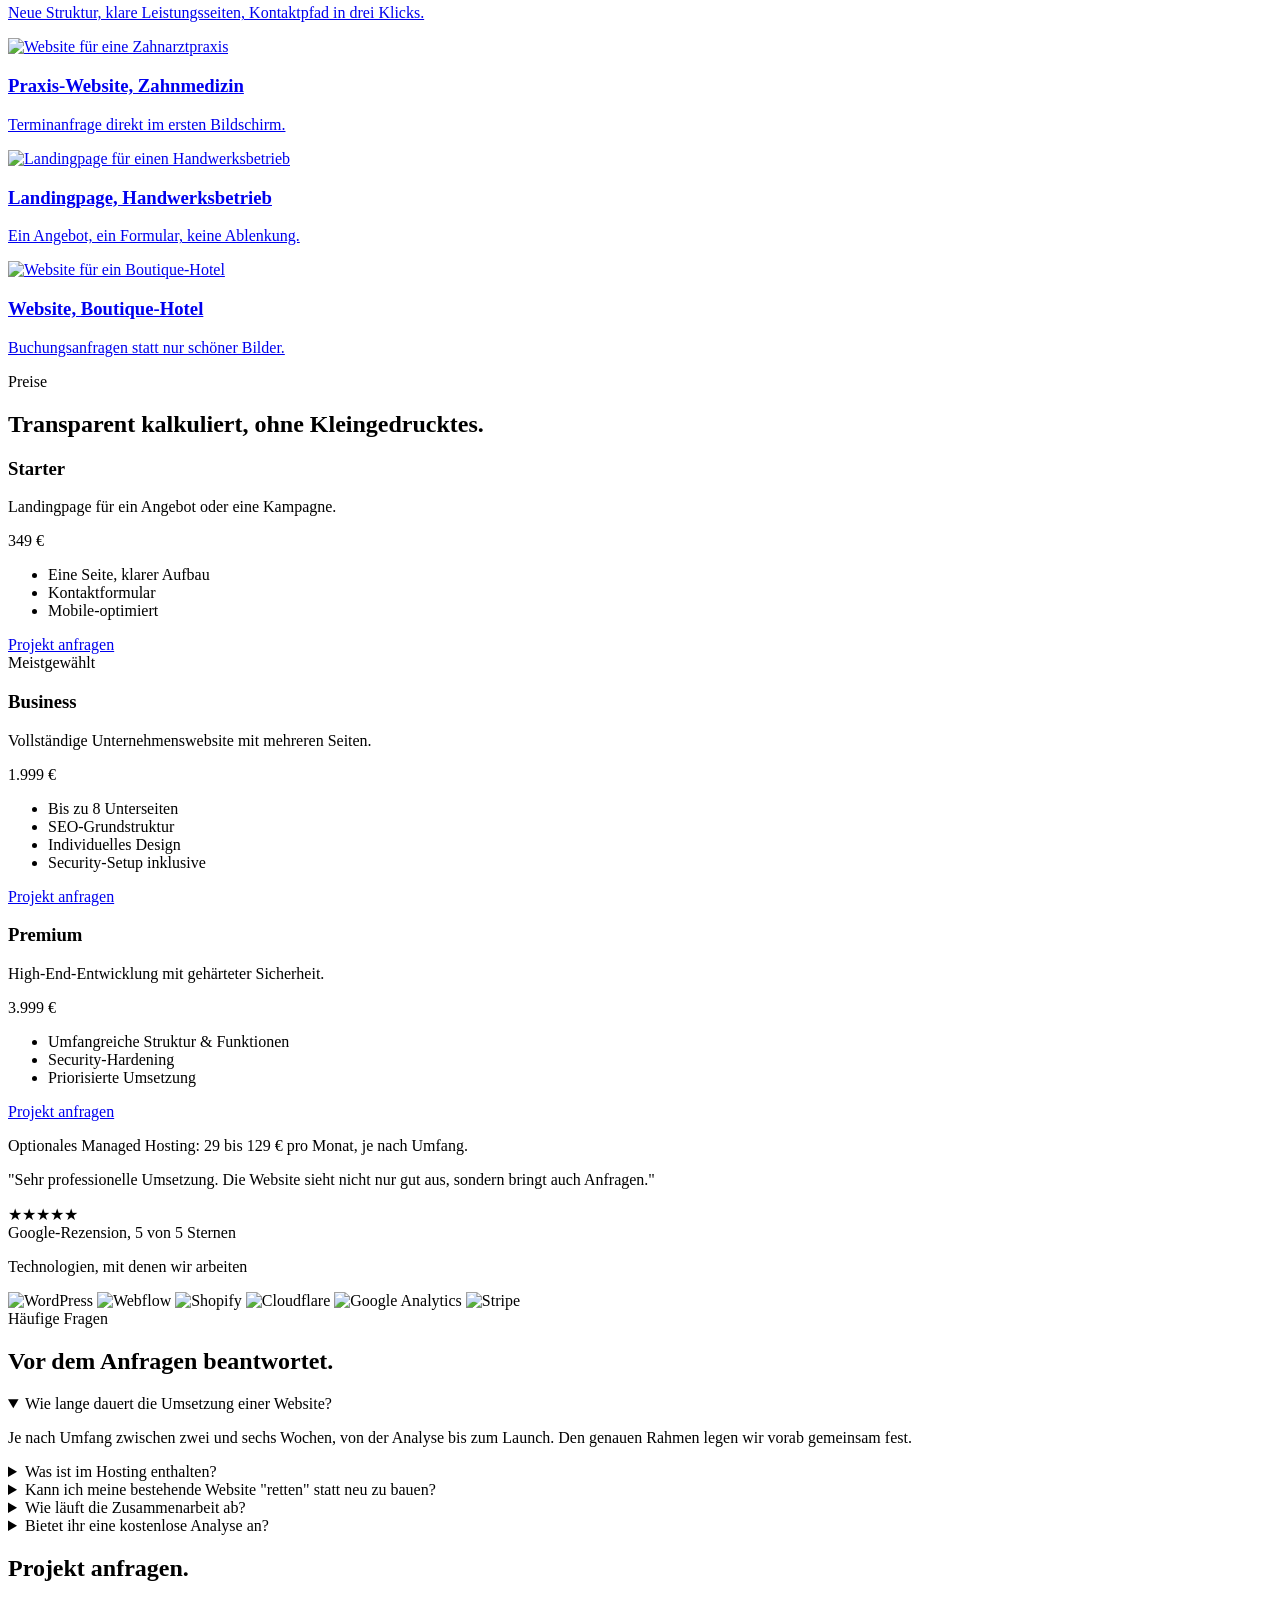
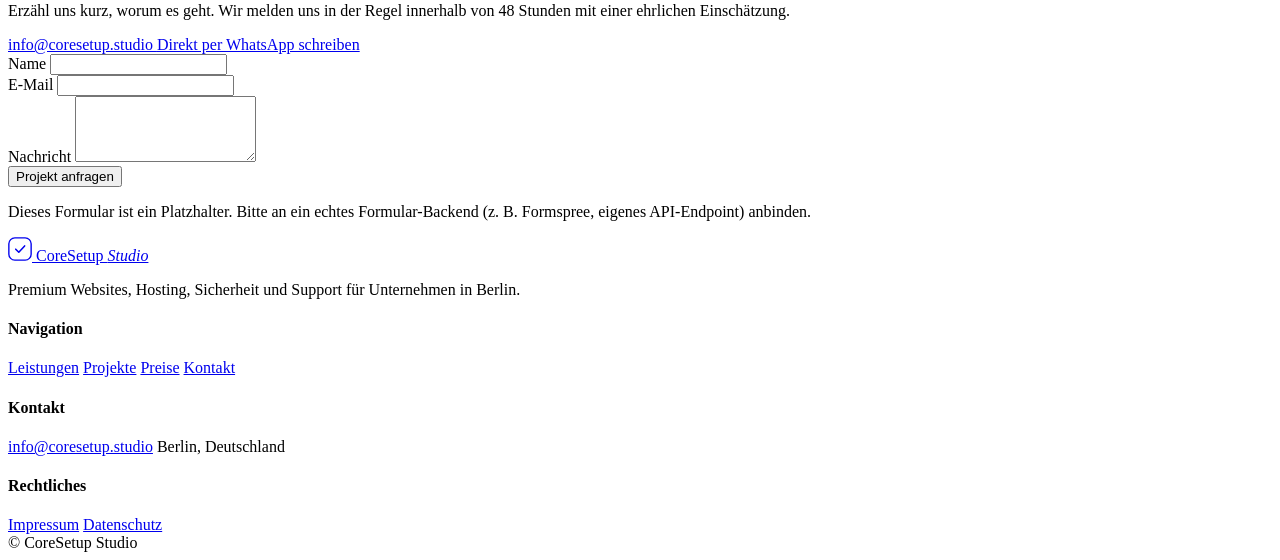
==== commit f4070106: "Add files via upload" ====
--- a/index.html
+++ b/index.html
@@ -1,361 +1,431 @@
-<!doctype html>
+<!DOCTYPE html>
 <html lang="de">
 <head>
-  <meta charset="utf-8" />
-  <meta name="viewport" content="width=device-width,initial-scale=1" />
-  <meta name="description" content="CoreSetup Studio: High-End Websites, Infrastruktur, Hosting & Stabilisierung. Premium Setup von A bis Z." />
-  <title>CoreSetup Studio — Web & Infrastructure</title>
-
-  <link rel="preconnect" href="https://fonts.googleapis.com">
-  <link rel="preconnect" href="https://fonts.gstatic.com" crossorigin>
-  <!-- Optional: Wenn du keine externen Fonts willst, entferne diese 2 Zeilen unten -->
-  <link href="https://fonts.googleapis.com/css2?family=Inter:wght@300;400;500;600;700&family=Playfair+Display:wght@600;700&display=swap" rel="stylesheet">
-
-  <link rel="stylesheet" href="assets/css/styles.css" />
+<meta charset="UTF-8">
+<meta name="viewport" content="width=device-width, initial-scale=1, viewport-fit=cover">
+<title>CoreSetup Studio - Premium Websites für Unternehmen in Berlin</title>
+<meta name="description" content="CoreSetup Studio baut Premium-Websites für Unternehmen in Berlin: Design, Entwicklung, Hosting, Sicherheit und Support aus einer Hand.">
+<meta name="theme-color" content="#0b0d10">
+
+<!-- Open Graph -->
+<meta property="og:type" content="website">
+<meta property="og:title" content="CoreSetup Studio - Premium Websites für Unternehmen in Berlin">
+<meta property="og:description" content="Websites, die Vertrauen aufbauen und Kundenanfragen generieren. Design, Hosting, Sicherheit und Support aus einer Hand.">
+<meta property="og:url" content="https://coresetup.studio/">
+<meta property="og:image" content="/assets/img/og-cover.jpg">
+<meta property="og:locale" content="de_DE">
+<meta name="twitter:card" content="summary_large_image">
+
+<link rel="icon" type="image/svg+xml" href="/favicon.svg">
+<link rel="canonical" href="https://coresetup.studio/">
+
+<!-- Fonts: Cabinet Grotesk (Display) + General Sans (Body/UI) via Fontshare -->
+<link rel="preconnect" href="https://api.fontshare.com" crossorigin>
+<link rel="preconnect" href="https://cdn.fontshare.com" crossorigin>
+<link rel="stylesheet" href="https://api.fontshare.com/v2/css?f[]=cabinet-grotesk@800,700,500,400&f[]=general-sans@600,500,400&display=swap">
+
+<!-- Phosphor Icons -->
+<script src="https://unpkg.com/@phosphor-icons/web@2.1.1"></script>
+
+<link rel="stylesheet" href="/assets/css/style.css">
 </head>
-
 <body>
-  <!-- Cursor Glow Layer -->
-  <div class="cursor-glow" aria-hidden="true"></div>
-
-  <!-- Premium Background FX -->
-  <div class="bg-fx" aria-hidden="true">
-    <div class="bg-grid"></div>
-    <div class="bg-noise"></div>
-    <div class="bg-vignette"></div>
-    <div class="bg-spotlight"></div>
+
+<a class="skip-link" href="#main">Zum Inhalt springen</a>
+
+<!-- ============ NAV ============ -->
+<header class="nav" data-nav>
+  <div class="nav__inner wrap">
+    <a href="#top" class="nav__brand" aria-label="CoreSetup Studio, Startseite">
+      <svg width="28" height="28" viewBox="0 0 28 28" fill="none" aria-hidden="true">
+        <rect x="1" y="1" width="26" height="26" rx="7" stroke="currentColor" stroke-width="1.6"/>
+        <path d="M9 14.2L12.6 17.8L19.4 10.4" stroke="currentColor" stroke-width="1.8" stroke-linecap="round" stroke-linejoin="round"/>
+      </svg>
+      <span>CoreSetup <em>Studio</em></span>
+    </a>
+
+    <nav class="nav__links" aria-label="Hauptnavigation">
+      <a href="#leistungen">Leistungen</a>
+      <a href="#projekte">Projekte</a>
+      <a href="#preise">Preise</a>
+      <a href="#kontakt">Kontakt</a>
+    </nav>
+
+    <div class="nav__actions">
+      <a href="#kontakt" class="btn btn--primary btn--sm">Projekt anfragen</a>
+      <button class="nav__toggle" data-nav-toggle aria-label="Menü öffnen" aria-expanded="false" aria-controls="mobileNav">
+        <span></span><span></span>
+      </button>
+    </div>
   </div>
 
-  <!-- Top Progress (subtle) -->
-  <div class="scroll-progress" aria-hidden="true"><span></span></div>
-
-  <!-- NAV -->
-  <header class="header">
-    <nav class="nav">
-      <a class="brand" href="#top" aria-label="Zur Startseite">
-        <span class="brand-mark"></span>
-        <span class="brand-text">
-          <strong>CoreSetup Studio</strong>
-          <small>Websites · Infrastructure · Stability</small>
-        </span>
+  <div class="nav__mobile" id="mobileNav" data-nav-mobile>
+    <nav aria-label="Mobile Navigation">
+      <a href="#leistungen">Leistungen</a>
+      <a href="#projekte">Projekte</a>
+      <a href="#preise">Preise</a>
+      <a href="#kontakt">Kontakt</a>
+      <a href="#kontakt" class="btn btn--primary">Projekt anfragen</a>
+    </nav>
+  </div>
+</header>
+
+<main id="main">
+
+  <!-- ============ HERO ============ -->
+  <section class="hero" id="top">
+    <canvas class="hero__grid" data-grid-canvas aria-hidden="true"></canvas>
+    <div class="hero__scrim" aria-hidden="true"></div>
+
+    <div class="wrap hero__inner">
+      <div class="hero__copy">
+        <h1 class="hero__headline">
+          Premium Websites<br>für Unternehmen in Berlin.
+        </h1>
+        <p class="hero__sub">
+          Websites, die Vertrauen aufbauen und Kundenanfragen generieren, mit Hosting, Sicherheit und Support aus einer Hand.
+        </p>
+        <div class="hero__ctas">
+          <a href="#kontakt" class="btn btn--primary btn--lg">Projekt anfragen</a>
+          <a href="#leistungen" class="btn btn--ghost btn--lg">Leistungen ansehen</a>
+        </div>
+      </div>
+    </div>
+  </section>
+
+  <!-- ============ VALUE STRIP ============ -->
+  <section class="value-strip">
+    <div class="wrap value-strip__grid">
+      <div class="value-tile">
+        <span class="value-tile__num">5.0 <i class="ph ph-star" aria-hidden="true"></i></span>
+        <span class="value-tile__label">12 Google-Rezensionen</span>
+      </div>
+      <div class="value-tile">
+        <span class="value-tile__num">48h</span>
+        <span class="value-tile__label">typische Reaktionszeit im Support</span>
+      </div>
+      <div class="value-tile">
+        <span class="value-tile__num">4</span>
+        <span class="value-tile__label">Leistungsbereiche: Design, Hosting, Security, Support</span>
+      </div>
+      <div class="value-tile">
+        <span class="value-tile__num">1</span>
+        <span class="value-tile__label">Ansprechpartner für das gesamte Projekt</span>
+      </div>
+    </div>
+  </section>
+
+  <!-- ============ LEISTUNGEN ============ -->
+  <section class="section section--light" id="leistungen">
+    <div class="wrap">
+      <div class="section__head">
+        <span class="eyebrow">Leistungen</span>
+        <h2 class="section__title">Vier Bereiche, ein Team.</h2>
+      </div>
+
+      <div class="services-grid">
+        <article class="service-card service-card--lg">
+          <i class="ph ph-code service-card__icon" aria-hidden="true"></i>
+          <h3>Website-Entwicklung</h3>
+          <p>Moderne Unternehmensseiten mit sauberer SEO-Struktur und klarem Fokus auf Kundenanfragen statt reiner Optik.</p>
+          <ul class="service-card__list">
+            <li>Individuelles Design statt Baukasten-Vorlage</li>
+            <li>Technisch sauberes, schnelles Fundament</li>
+            <li>Struktur, die bei Google gefunden wird</li>
+          </ul>
+        </article>
+
+        <article class="service-card">
+          <i class="ph ph-server service-card__icon" aria-hidden="true"></i>
+          <h3>Hosting & Betrieb</h3>
+          <p>Verwaltetes Hosting inklusive Monitoring, automatischen Backups und laufendem Support.</p>
+        </article>
+
+        <article class="service-card">
+          <i class="ph ph-shield-check service-card__icon" aria-hidden="true"></i>
+          <h3>Security-Setup</h3>
+          <p>HTTPS, Security-Header und Schutzmaßnahmen gegen gängige Angriffe, direkt bei der Einrichtung.</p>
+        </article>
+
+        <article class="service-card">
+          <i class="ph ph-gauge service-card__icon" aria-hidden="true"></i>
+          <h3>Technische Stabilisierung</h3>
+          <p>Performance-Optimierung für bestehende Websites, die langsam geworden sind oder Fehler zeigen.</p>
+        </article>
+      </div>
+    </div>
+  </section>
+
+  <!-- ============ PROZESS ============ -->
+  <section class="section section--light section--tight" id="prozess">
+    <div class="wrap">
+      <div class="section__head section__head--row">
+        <h2 class="section__title">So läuft die Zusammenarbeit ab.</h2>
+      </div>
+
+      <ol class="process">
+        <li class="process__step">
+          <span class="process__index">01</span>
+          <h3>Analyse</h3>
+          <p>Wir sichten deine bestehende Website oder Anforderung und zeigen, wo die größten Hebel liegen.</p>
+        </li>
+        <li class="process__step">
+          <span class="process__index">02</span>
+          <h3>Konzept & Design</h3>
+          <p>Struktur, Text und Design entstehen abgestimmt auf dein Angebot und deine Zielgruppe.</p>
+        </li>
+        <li class="process__step">
+          <span class="process__index">03</span>
+          <h3>Entwicklung</h3>
+          <p>Umsetzung mit sauberem Code, Performance-Budget und SEO-Grundlage von Anfang an.</p>
+        </li>
+        <li class="process__step">
+          <span class="process__index">04</span>
+          <h3>Launch & Support</h3>
+          <p>Übergabe, Monitoring und ein fester Ansprechpartner für alles, was danach kommt.</p>
+        </li>
+      </ol>
+    </div>
+  </section>
+
+  <!-- ============ PROJEKTE ============ -->
+  <section class="section section--dark" id="projekte">
+    <div class="wrap">
+      <div class="section__head">
+        <h2 class="section__title">Ausgewählte Arbeiten.</h2>
+        <p class="section__note">Beispielhafte Projektformate. Echte Referenzen und Case Studies stellen wir auf Anfrage bereit.</p>
+      </div>
+
+      <div class="work-grid">
+        <a class="work-card work-card--lg" href="#kontakt">
+          <img src="https://picsum.photos/seed/coresetup-kanzlei-relaunch/1200/1500" alt="Website-Relaunch für eine Berliner Kanzlei, dargestellt auf Desktop und Mobile" loading="lazy" width="1200" height="1500">
+          <div class="work-card__body">
+            <h3>Website-Relaunch, Kanzlei</h3>
+            <p>Neue Struktur, klare Leistungsseiten, Kontaktpfad in drei Klicks.</p>
+          </div>
+        </a>
+        <a class="work-card" href="#kontakt">
+          <img src="https://picsum.photos/seed/coresetup-zahnarzt/900/700" alt="Website für eine Zahnarztpraxis" loading="lazy" width="900" height="700">
+          <div class="work-card__body">
+            <h3>Praxis-Website, Zahnmedizin</h3>
+            <p>Terminanfrage direkt im ersten Bildschirm.</p>
+          </div>
+        </a>
+        <a class="work-card" href="#kontakt">
+          <img src="https://picsum.photos/seed/coresetup-handwerk/900/700" alt="Landingpage für einen Handwerksbetrieb" loading="lazy" width="900" height="700">
+          <div class="work-card__body">
+            <h3>Landingpage, Handwerksbetrieb</h3>
+            <p>Ein Angebot, ein Formular, keine Ablenkung.</p>
+          </div>
+        </a>
+        <a class="work-card work-card--wide" href="#kontakt">
+          <img src="https://picsum.photos/seed/coresetup-hotel/1400/700" alt="Website für ein Boutique-Hotel" loading="lazy" width="1400" height="700">
+          <div class="work-card__body">
+            <h3>Website, Boutique-Hotel</h3>
+            <p>Buchungsanfragen statt nur schöner Bilder.</p>
+          </div>
+        </a>
+      </div>
+    </div>
+  </section>
+
+  <!-- ============ PREISE ============ -->
+  <section class="section section--light" id="preise">
+    <div class="wrap">
+      <div class="section__head">
+        <span class="eyebrow">Preise</span>
+        <h2 class="section__title">Transparent kalkuliert, ohne Kleingedrucktes.</h2>
+      </div>
+
+      <div class="pricing-grid">
+        <article class="price-card">
+          <h3>Starter</h3>
+          <p class="price-card__desc">Landingpage für ein Angebot oder eine Kampagne.</p>
+          <p class="price-card__amount">349 €</p>
+          <ul class="price-card__list">
+            <li>Eine Seite, klarer Aufbau</li>
+            <li>Kontaktformular</li>
+            <li>Mobile-optimiert</li>
+          </ul>
+          <a href="#kontakt" class="btn btn--outline btn--block">Projekt anfragen</a>
+        </article>
+
+        <article class="price-card price-card--featured">
+          <span class="price-card__tag">Meistgewählt</span>
+          <h3>Business</h3>
+          <p class="price-card__desc">Vollständige Unternehmenswebsite mit mehreren Seiten.</p>
+          <p class="price-card__amount">1.999 €</p>
+          <ul class="price-card__list">
+            <li>Bis zu 8 Unterseiten</li>
+            <li>SEO-Grundstruktur</li>
+            <li>Individuelles Design</li>
+            <li>Security-Setup inklusive</li>
+          </ul>
+          <a href="#kontakt" class="btn btn--primary btn--block">Projekt anfragen</a>
+        </article>
+
+        <article class="price-card">
+          <h3>Premium</h3>
+          <p class="price-card__desc">High-End-Entwicklung mit gehärteter Sicherheit.</p>
+          <p class="price-card__amount">3.999 €</p>
+          <ul class="price-card__list">
+            <li>Umfangreiche Struktur & Funktionen</li>
+            <li>Security-Hardening</li>
+            <li>Priorisierte Umsetzung</li>
+          </ul>
+          <a href="#kontakt" class="btn btn--outline btn--block">Projekt anfragen</a>
+        </article>
+      </div>
+
+      <p class="pricing-footnote">
+        <i class="ph ph-server" aria-hidden="true"></i>
+        Optionales Managed Hosting: 29 bis 129 € pro Monat, je nach Umfang.
+      </p>
+    </div>
+  </section>
+
+  <!-- ============ TESTIMONIAL ============ -->
+  <section class="section section--dark section--testimonial">
+    <div class="wrap testimonial">
+      <p class="testimonial__quote">
+        "Sehr professionelle Umsetzung. Die Website sieht nicht nur gut aus, sondern bringt auch Anfragen."
+      </p>
+      <div class="testimonial__meta">
+        <div class="testimonial__stars" aria-hidden="true">★★★★★</div>
+        <span>Google-Rezension, 5 von 5 Sternen</span>
+      </div>
+    </div>
+  </section>
+
+  <!-- ============ TECH ============ -->
+  <section class="section section--light section--tight">
+    <div class="wrap">
+      <p class="tech-label">Technologien, mit denen wir arbeiten</p>
+      <div class="tech-row">
+        <img src="https://cdn.simpleicons.org/wordpress/55606B" alt="WordPress" loading="lazy" width="32" height="32">
+        <img src="https://cdn.simpleicons.org/webflow/55606B" alt="Webflow" loading="lazy" width="32" height="32">
+        <img src="https://cdn.simpleicons.org/shopify/55606B" alt="Shopify" loading="lazy" width="32" height="32">
+        <img src="https://cdn.simpleicons.org/cloudflare/55606B" alt="Cloudflare" loading="lazy" width="32" height="32">
+        <img src="https://cdn.simpleicons.org/googleanalytics/55606B" alt="Google Analytics" loading="lazy" width="32" height="32">
+        <img src="https://cdn.simpleicons.org/stripe/55606B" alt="Stripe" loading="lazy" width="32" height="32">
+      </div>
+    </div>
+  </section>
+
+  <!-- ============ FAQ ============ -->
+  <section class="section section--light" id="faq">
+    <div class="wrap wrap--narrow">
+      <div class="section__head">
+        <span class="eyebrow">Häufige Fragen</span>
+        <h2 class="section__title">Vor dem Anfragen beantwortet.</h2>
+      </div>
+
+      <div class="faq" data-faq>
+        <details class="faq__item" open>
+          <summary>Wie lange dauert die Umsetzung einer Website?</summary>
+          <p>Je nach Umfang zwischen zwei und sechs Wochen, von der Analyse bis zum Launch. Den genauen Rahmen legen wir vorab gemeinsam fest.</p>
+        </details>
+        <details class="faq__item">
+          <summary>Was ist im Hosting enthalten?</summary>
+          <p>Monitoring, automatische Backups, Sicherheitsupdates und Support. Du musst dich um nichts Technisches selbst kümmern.</p>
+        </details>
+        <details class="faq__item">
+          <summary>Kann ich meine bestehende Website "retten" statt neu zu bauen?</summary>
+          <p>Oft ja. Wir prüfen zuerst, ob eine technische Stabilisierung reicht, bevor wir einen kompletten Neubau empfehlen.</p>
+        </details>
+        <details class="faq__item">
+          <summary>Wie läuft die Zusammenarbeit ab?</summary>
+          <p>Ein fester Ansprechpartner begleitet dein Projekt von der ersten Anfrage bis zum Support danach. Kein Wechsel der Kontaktperson.</p>
+        </details>
+        <details class="faq__item">
+          <summary>Bietet ihr eine kostenlose Analyse an?</summary>
+          <p>Ja. Schick uns deine bestehende Website oder dein Vorhaben, wir melden uns mit einer ehrlichen Einschätzung zurück.</p>
+        </details>
+      </div>
+    </div>
+  </section>
+
+  <!-- ============ KONTAKT ============ -->
+  <section class="section section--dark" id="kontakt">
+    <div class="wrap kontakt">
+      <div class="kontakt__intro">
+        <h2 class="section__title">Projekt anfragen.</h2>
+        <p>Erzähl uns kurz, worum es geht. Wir melden uns in der Regel innerhalb von 48 Stunden mit einer ehrlichen Einschätzung.</p>
+
+        <div class="kontakt__direct">
+          <a href="mailto:info@coresetup.studio">
+            <i class="ph ph-envelope-simple" aria-hidden="true"></i>
+            info@coresetup.studio
+          </a>
+          <a href="https://wa.me/" target="_blank" rel="noopener noreferrer">
+            <i class="ph ph-whatsapp-logo" aria-hidden="true"></i>
+            Direkt per WhatsApp schreiben
+          </a>
+        </div>
+      </div>
+
+      <form class="kontakt__form" data-contact-form>
+        <div class="field">
+          <label for="name">Name</label>
+          <input type="text" id="name" name="name" required autocomplete="name">
+        </div>
+        <div class="field">
+          <label for="email">E-Mail</label>
+          <input type="email" id="email" name="email" required autocomplete="email">
+        </div>
+        <div class="field">
+          <label for="message">Nachricht</label>
+          <textarea id="message" name="message" rows="4" required></textarea>
+        </div>
+        <button type="submit" class="btn btn--primary btn--block">Projekt anfragen</button>
+        <p class="field__hint">Dieses Formular ist ein Platzhalter. Bitte an ein echtes Formular-Backend (z. B. Formspree, eigenes API-Endpoint) anbinden.</p>
+      </form>
+    </div>
+  </section>
+
+</main>
+
+<!-- ============ FOOTER ============ -->
+<footer class="footer">
+  <div class="wrap footer__inner">
+    <div class="footer__brand">
+      <a href="#top" class="nav__brand" aria-label="CoreSetup Studio, Startseite">
+        <svg width="24" height="24" viewBox="0 0 28 28" fill="none" aria-hidden="true">
+          <rect x="1" y="1" width="26" height="26" rx="7" stroke="currentColor" stroke-width="1.6"/>
+          <path d="M9 14.2L12.6 17.8L19.4 10.4" stroke="currentColor" stroke-width="1.8" stroke-linecap="round" stroke-linejoin="round"/>
+        </svg>
+        <span>CoreSetup <em>Studio</em></span>
       </a>
-
-      <button class="nav-toggle" type="button" aria-label="Menü öffnen" aria-expanded="false">
-        <span></span><span></span><span></span>
-      </button>
-
-      <div class="nav-links" role="navigation" aria-label="Hauptnavigation">
-        <a href="#leistungen" data-nav>Leistungen</a>
-        <a href="#preise" data-nav>Preise</a>
-        <a href="#projekte" data-nav>Projekte</a>
-        <a href="#kontakt" data-nav class="pill">Kontakt</a>
+      <p>Premium Websites, Hosting, Sicherheit und Support für Unternehmen in Berlin.</p>
+    </div>
+
+    <nav class="footer__links" aria-label="Footer-Navigation">
+      <div>
+        <h4>Navigation</h4>
+        <a href="#leistungen">Leistungen</a>
+        <a href="#projekte">Projekte</a>
+        <a href="#preise">Preise</a>
+        <a href="#kontakt">Kontakt</a>
+      </div>
+      <div>
+        <h4>Kontakt</h4>
+        <a href="mailto:info@coresetup.studio">info@coresetup.studio</a>
+        <span>Berlin, Deutschland</span>
+      </div>
+      <div>
+        <h4>Rechtliches</h4>
+        <a href="/impressum.html">Impressum</a>
+        <a href="/datenschutz.html">Datenschutz</a>
       </div>
     </nav>
-  </header>
-
-  <!-- HERO -->
-  <main id="top">
-    <section class="hero section" data-reveal>
-      <div class="wrap hero-wrap">
-        <div class="hero-copy">
-          <div class="kicker">LUXURY DIGITAL SETUP</div>
-          <h1 class="hero-title">
-            Digitale Systeme,<br/>
-            die wirken wie<br/>
-            <span class="accent">Autorität.</span>
-          </h1>
-
-          <p class="hero-sub">
-            High-End Websites, Infrastruktur & Hosting für Unternehmen mit Anspruch.
-            Kein Chaos, kein „Quick Fix“ — sondern Struktur, Performance, Sicherheit und saubere Übergabe.
-          </p>
-
-          <div class="hero-cta">
-            <a class="btn primary" href="#kontakt">Projekt starten</a>
-            <a class="btn ghost" href="#projekte">Referenzen</a>
-          </div>
-
-          <div class="hero-badges">
-            <div class="badge">Executive-Look <small>Klar. Teuer. Ruhig.</small></div>
-            <div class="badge">Performance <small>Core Web Vitals Fokus</small></div>
-            <div class="badge">Stability <small>Saubere Struktur</small></div>
-          </div>
-
-          <div class="trustline">
-            <span class="dot"></span>
-            <span>A-Z Service: Design → Umsetzung → Hosting → Wartung → Monitoring</span>
-          </div>
-        </div>
-
-        <div class="hero-visual" aria-hidden="true">
-          <div class="orb-wrap" id="orbWrap">
-            <div class="orb" id="orb">
-              <div class="orb-ring"></div>
-              <div class="orb-ring ring2"></div>
-              <div class="orb-glow"></div>
-              <div class="orb-grid"></div>
-            </div>
-            <div class="stars" id="stars"></div>
-          </div>
-          <div class="hero-glass-card">
-            <div class="glass-row">
-              <span class="glass-label">Premium Setup</span>
-              <span class="glass-value">48h Kickoff</span>
-            </div>
-            <div class="glass-row">
-              <span class="glass-label">Hosting</span>
-              <span class="glass-value">Managed / Self</span>
-            </div>
-            <div class="glass-row">
-              <span class="glass-label">Monitoring</span>
-              <span class="glass-value">24/7 Alerts</span>
-            </div>
-          </div>
-        </div>
-      </div>
-    </section>
-
-    <!-- LEISTUNGEN -->
-    <section id="leistungen" class="section" data-reveal>
-      <div class="wrap">
-        <div class="section-head">
-          <h2>Leistungen</h2>
-          <p>Elegant im Look — kompromisslos in der Technik. Du bekommst ein Setup, das zuverlässig verkauft und stabil läuft.</p>
-        </div>
-
-        <div class="grid cards">
-          <article class="card">
-            <h3>Website Entwicklung</h3>
-            <p>High-End Websites mit Fokus auf Performance, SEO-Struktur und modernem Design.</p>
-            <ul>
-              <li>UI/UX + Conversion</li>
-              <li>SEO-Struktur + Snippets</li>
-              <li>Mobile-First + Speed</li>
-            </ul>
-          </article>
-
-          <article class="card">
-            <h3>Hosting & Betrieb</h3>
-            <p>Wir betreiben deine Website auf stabiler Infrastruktur inkl. Updates, Monitoring und Wartung.</p>
-            <ul>
-              <li>Managed Hosting möglich</li>
-              <li>Backups + Rollback</li>
-              <li>Monitoring + Alerts</li>
-            </ul>
-          </article>
-
-          <article class="card">
-            <h3>Security Setup</h3>
-            <p>Server-Hardening, Schutz vor Ausfällen und Angriffsflächen reduzieren — clean & robust.</p>
-            <ul>
-              <li>HTTPS/HSTS + Headers</li>
-              <li>Rate-Limits / WAF</li>
-              <li>Least-Privilege Setup</li>
-            </ul>
-          </article>
-
-          <article class="card">
-            <h3>Technische Stabilisierung</h3>
-            <p>Wenn bestehende Websites Probleme machen: wir stabilisieren Performance und Infrastruktur.</p>
-            <ul>
-              <li>Fehleranalyse + Fix Plan</li>
-              <li>Performance Tuning</li>
-              <li>Saubere Übergabe</li>
-            </ul>
-          </article>
-        </div>
-      </div>
-    </section>
-
-    <!-- PREISE -->
-    <section id="preise" class="section" data-reveal>
-      <div class="wrap">
-        <div class="section-head">
-          <h2>Preise</h2>
-          <p>Klare Pakete. Keine versteckten Kosten. Hosting & Betrieb optional (monatlich) — alles aus einer Hand.</p>
-        </div>
-
-        <div class="grid pricing">
-          <article class="price-card">
-            <div class="price-top">
-              <h3>Starter</h3>
-              <div class="price">790€</div>
-              <div class="note">Einmalig</div>
-            </div>
-            <ul>
-              <li>Landingpage Website</li>
-              <li>Modernes Design</li>
-              <li>Mobile Optimierung</li>
-              <li>Grundlegendes SEO</li>
-            </ul>
-            <a class="btn ghost full" href="#kontakt">Anfragen</a>
-          </article>
-
-          <article class="price-card highlight">
-            <div class="tag">Beliebt</div>
-            <div class="price-top">
-              <h3>Business</h3>
-              <div class="price">1.990€</div>
-              <div class="note">Einmalig</div>
-            </div>
-            <ul>
-              <li>Komplette Unternehmensseite</li>
-              <li>Hosting Setup (optional Betrieb)</li>
-              <li>Performance Optimierung</li>
-              <li>Security Basics</li>
-            </ul>
-            <a class="btn primary full" href="#kontakt">Kickoff</a>
-          </article>
-
-          <article class="price-card">
-            <div class="price-top">
-              <h3>Premium</h3>
-              <div class="price">3.990€</div>
-              <div class="note">Einmalig</div>
-            </div>
-            <ul>
-              <li>High-End Website</li>
-              <li>Hosting & Infrastruktur Setup</li>
-              <li>Security Hardening</li>
-              <li>Monitoring & Wartung Setup</li>
-            </ul>
-            <a class="btn ghost full" href="#kontakt">Premium sichern</a>
-          </article>
-        </div>
-
-        <div class="hosting-box">
-          <div class="hosting-left">
-            <h3>Managed Hosting (optional)</h3>
-            <p>Wenn du willst, betreiben wir alles bei uns: Hosting, Updates, Monitoring, Backups & Wartung.</p>
-          </div>
-          <div class="hosting-right">
-            <div class="mini">
-              <strong>Hosting & Betrieb</strong>
-              <span>ab 39€/Monat</span>
-              <small>Je nach Umfang/Traffic</small>
-            </div>
-            <div class="mini">
-              <strong>Monitoring</strong>
-              <span>inklusive</span>
-              <small>Uptime + Fehleralerts</small>
-            </div>
-          </div>
-        </div>
-
-        <div class="fineprint">
-          * Preise sind Richtwerte. Bei Sonderwünschen (Mehrsprachigkeit, Buchungssystem, Shop, Automationen) erstellen wir ein klares Angebot.
-        </div>
-      </div>
-    </section>
-
-    <!-- PROJEKTE -->
-    <section id="projekte" class="section" data-reveal>
-      <div class="wrap">
-        <div class="section-head">
-          <h2>Projekte</h2>
-          <p>Echte Beispiele (mit Einverständnis). Klick öffnet die Vorschau im Premium Viewer.</p>
-        </div>
-
-        <div class="projects-grid">
-          <!-- WICHTIG: Bilder müssen exakt so heißen: /images/project1.jpg ... -->
-          <button class="project" type="button" data-img="images/project1.jpg.PNG" data-title="Projekt 1" data-sub="Luxury Landing">
-            <img src="images/project1.jpg.PNG" alt="Projekt 1" loading="lazy" />
-            <div class="project-overlay">
-              <strong>Projekt 1</strong>
-              <span>Luxury Landing</span>
-            </div>
-          </button>
-
-          <button class="project" type="button" data-img="images/project2.jpg" data-title="Projekt 2" data-sub="Brand Website">
-            <img src="images/project2.jpg" alt="Projekt 2" loading="lazy" />
-            <div class="project-overlay">
-              <strong>Projekt 2</strong>
-              <span>Brand Website</span>
-            </div>
-          </button>
-
-          <button class="project" type="button" data-img="images/project3.jpg" data-title="Projekt 3" data-sub="Performance Rebuild">
-            <img src="images/project3.jpg" alt="Projekt 3" loading="lazy" />
-            <div class="project-overlay">
-              <strong>Projekt 3</strong>
-              <span>Performance Rebuild</span>
-            </div>
-          </button>
-
-          <button class="project" type="button" data-img="images/project4.jpg.PNG" data-title="Projekt 4" data-sub="Stability + Hosting">
-            <img src="images/project4.jpg.PNG" alt="Projekt 4" loading="lazy" />
-            <div class="project-overlay">
-              <strong>Projekt 4</strong>
-              <span>Stability + Hosting</span>
-            </div>
-          </button>
-        </div>
-      </div>
-    </section>
-
-    <!-- KONTAKT -->
-    <section id="kontakt" class="section" data-reveal>
-      <div class="wrap">
-        <div class="section-head">
-          <h2>Kontakt</h2>
-          <p>Projektanfragen bitte per Mail. Antwort in der Regel innerhalb von 24h.</p>
-        </div>
-
-        <div class="contact-box">
-          <div class="contact-left">
-            <div class="contact-mail">
-              <span>Mail</span>
-              <strong>highendswipes@protonmail.com</strong>
-            </div>
-
-            <div class="contact-points">
-              <div class="point"><span class="p-dot"></span> Kickoff: Ziel + Scope + Timeline</div>
-              <div class="point"><span class="p-dot"></span> Umsetzung: Design → Code → Launch</div>
-              <div class="point"><span class="p-dot"></span> Optional: Hosting/Betrieb + Monitoring</div>
-            </div>
-          </div>
-
-          <div class="contact-right">
-            <div class="promise">
-              <strong>A-Z Service</strong>
-              <p>Du bekommst nicht nur eine Website — sondern ein komplettes System: Performance, Sicherheit, Hosting-Optionen, Wartung.</p>
-              <a class="btn primary full" href="mailto:highendswipes@protonmail.com?subject=Projektanfrage%20CoreSetup%20Studio">Jetzt mailen</a>
-            </div>
-          </div>
-        </div>
-      </div>
-    </section>
-
-    <!-- FOOTER -->
-    <footer class="footer">
-      <div class="wrap footer-wrap">
-        <div class="footer-left">© <span id="year"></span> CoreSetup Studio</div>
-        <div class="footer-right">
-          <a href="impressum.html">Impressum</a>
-          <a href="datenschutz.html">Datenschutz</a>
-        </div>
-      </div>
-    </footer>
-  </main>
-
-  <!-- Lightbox Modal -->
-  <div class="modal" id="modal" aria-hidden="true" role="dialog" aria-label="Projekt Vorschau">
-    <div class="modal-backdrop" data-close></div>
-    <div class="modal-card" role="document">
-      <button class="modal-close" type="button" aria-label="Schließen" data-close>×</button>
-      <div class="modal-head">
-        <div>
-          <strong id="modalTitle">Projekt</strong>
-          <small id="modalSub">Preview</small>
-        </div>
-      </div>
-      <div class="modal-body">
-        <img id="modalImg" src="" alt="Projekt Vorschau" />
-      </div>
-    </div>
   </div>
-
-  <script src="assets/js/fx.js"></script>
-  <script src="assets/js/main.js"></script>
+  <div class="wrap footer__bottom">
+    <span>© <span data-year></span> CoreSetup Studio</span>
+  </div>
+</footer>
+
+<script src="https://cdnjs.cloudflare.com/ajax/libs/gsap/3.12.5/gsap.min.js" defer></script>
+<script src="https://cdnjs.cloudflare.com/ajax/libs/gsap/3.12.5/ScrollTrigger.min.js" defer></script>
+<script src="/assets/js/main.js" defer></script>
 </body>
 </html>
